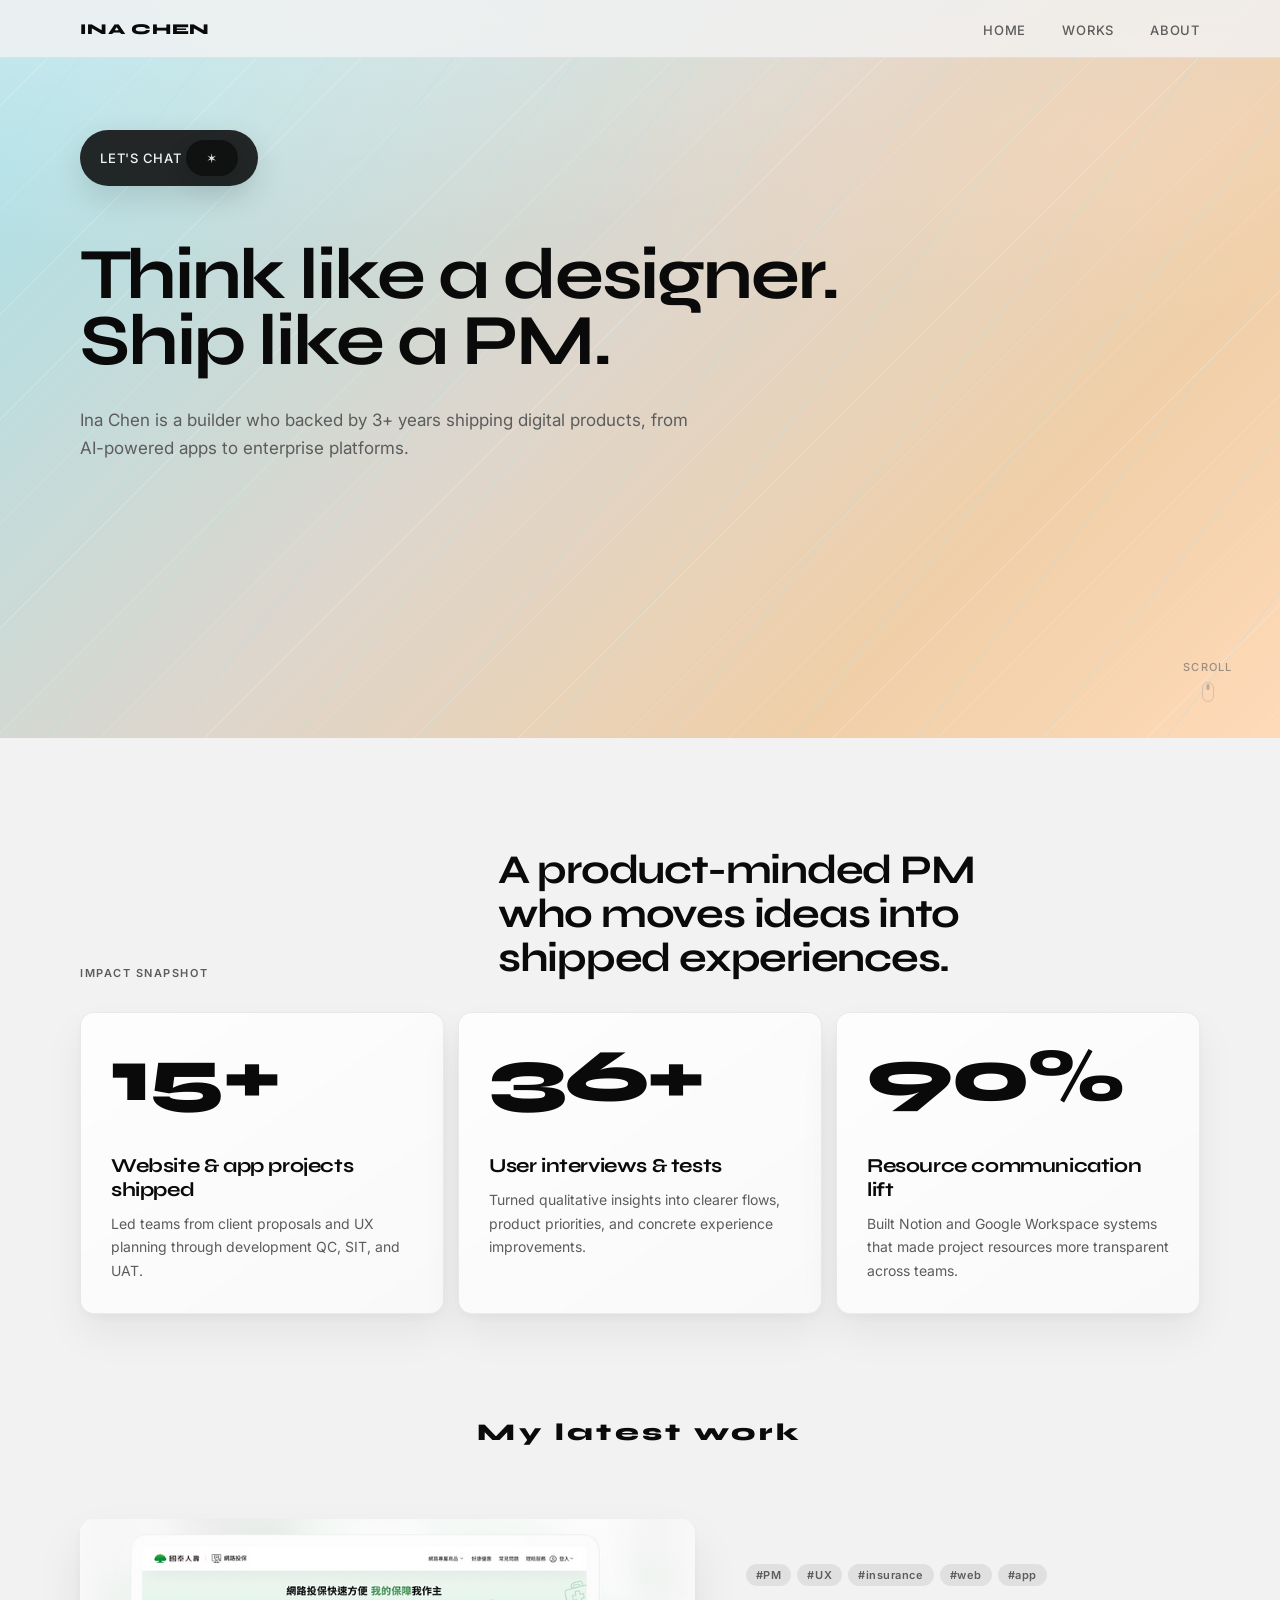
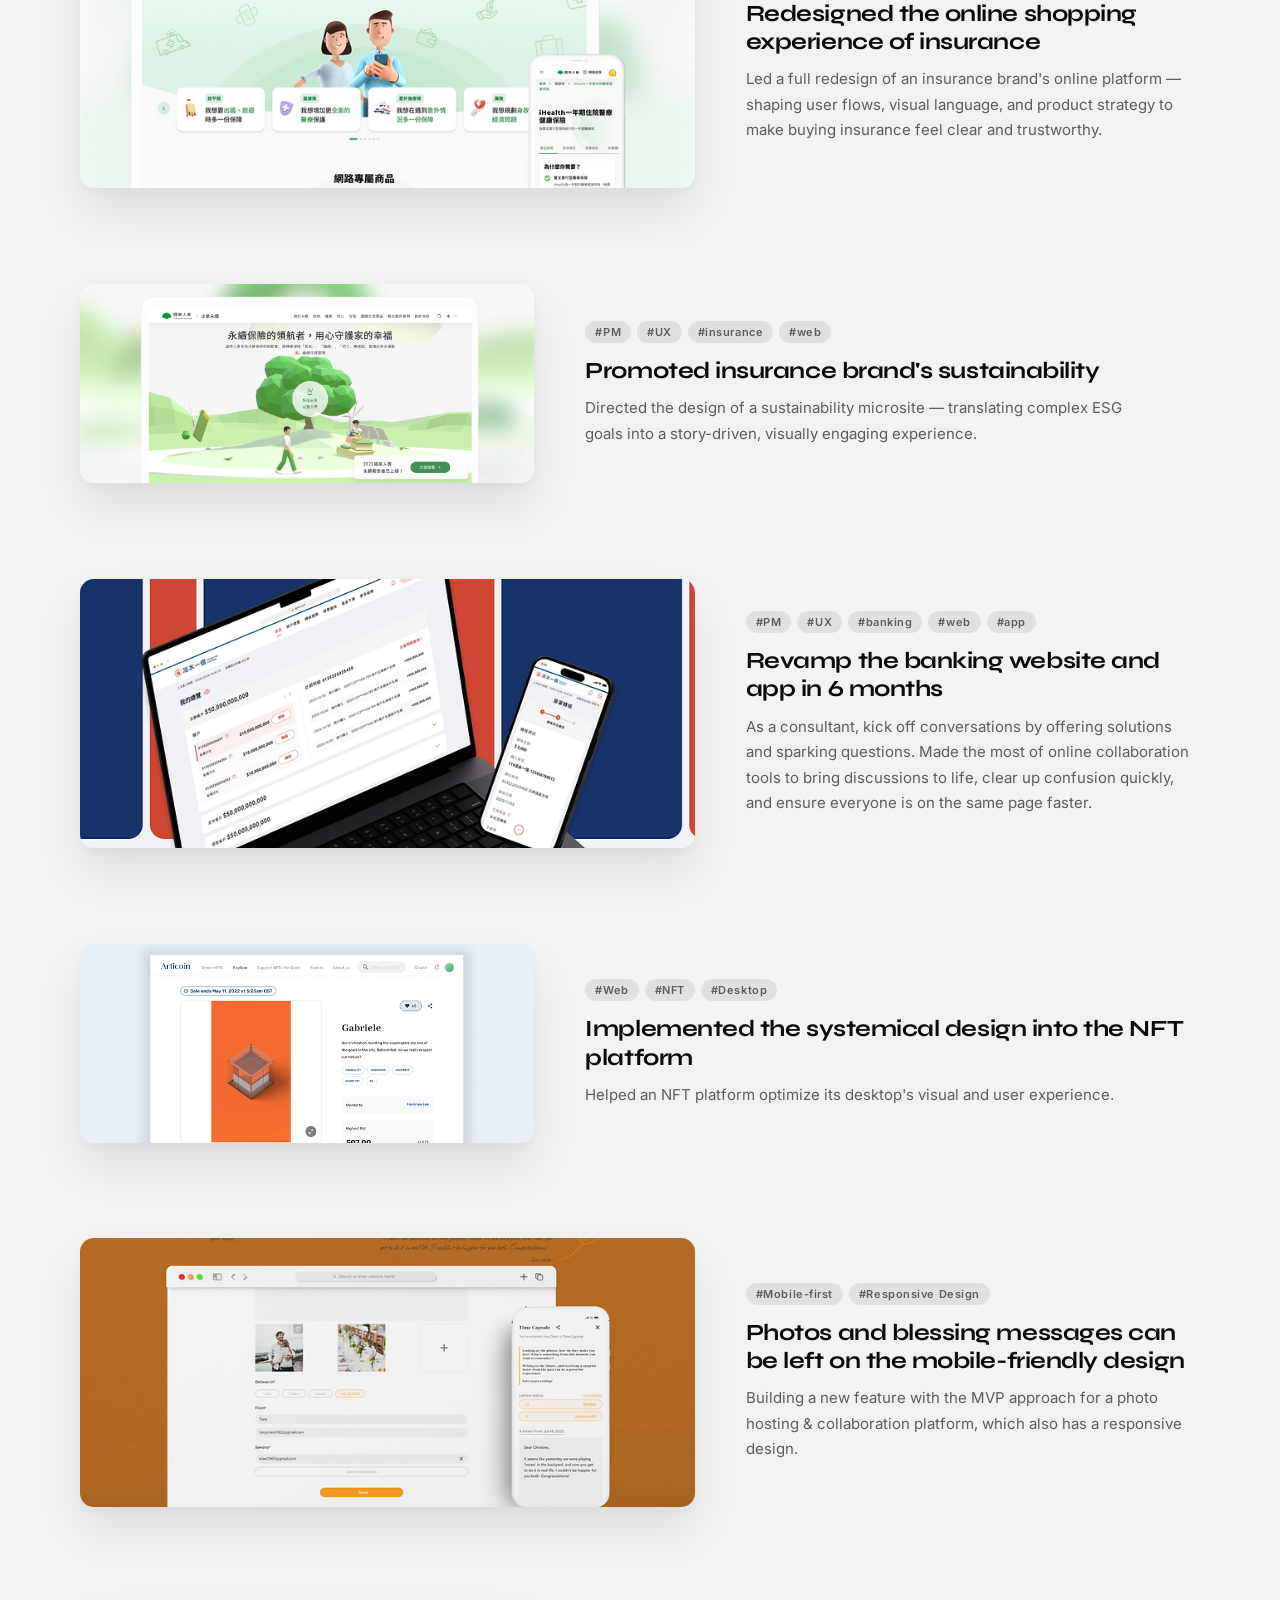
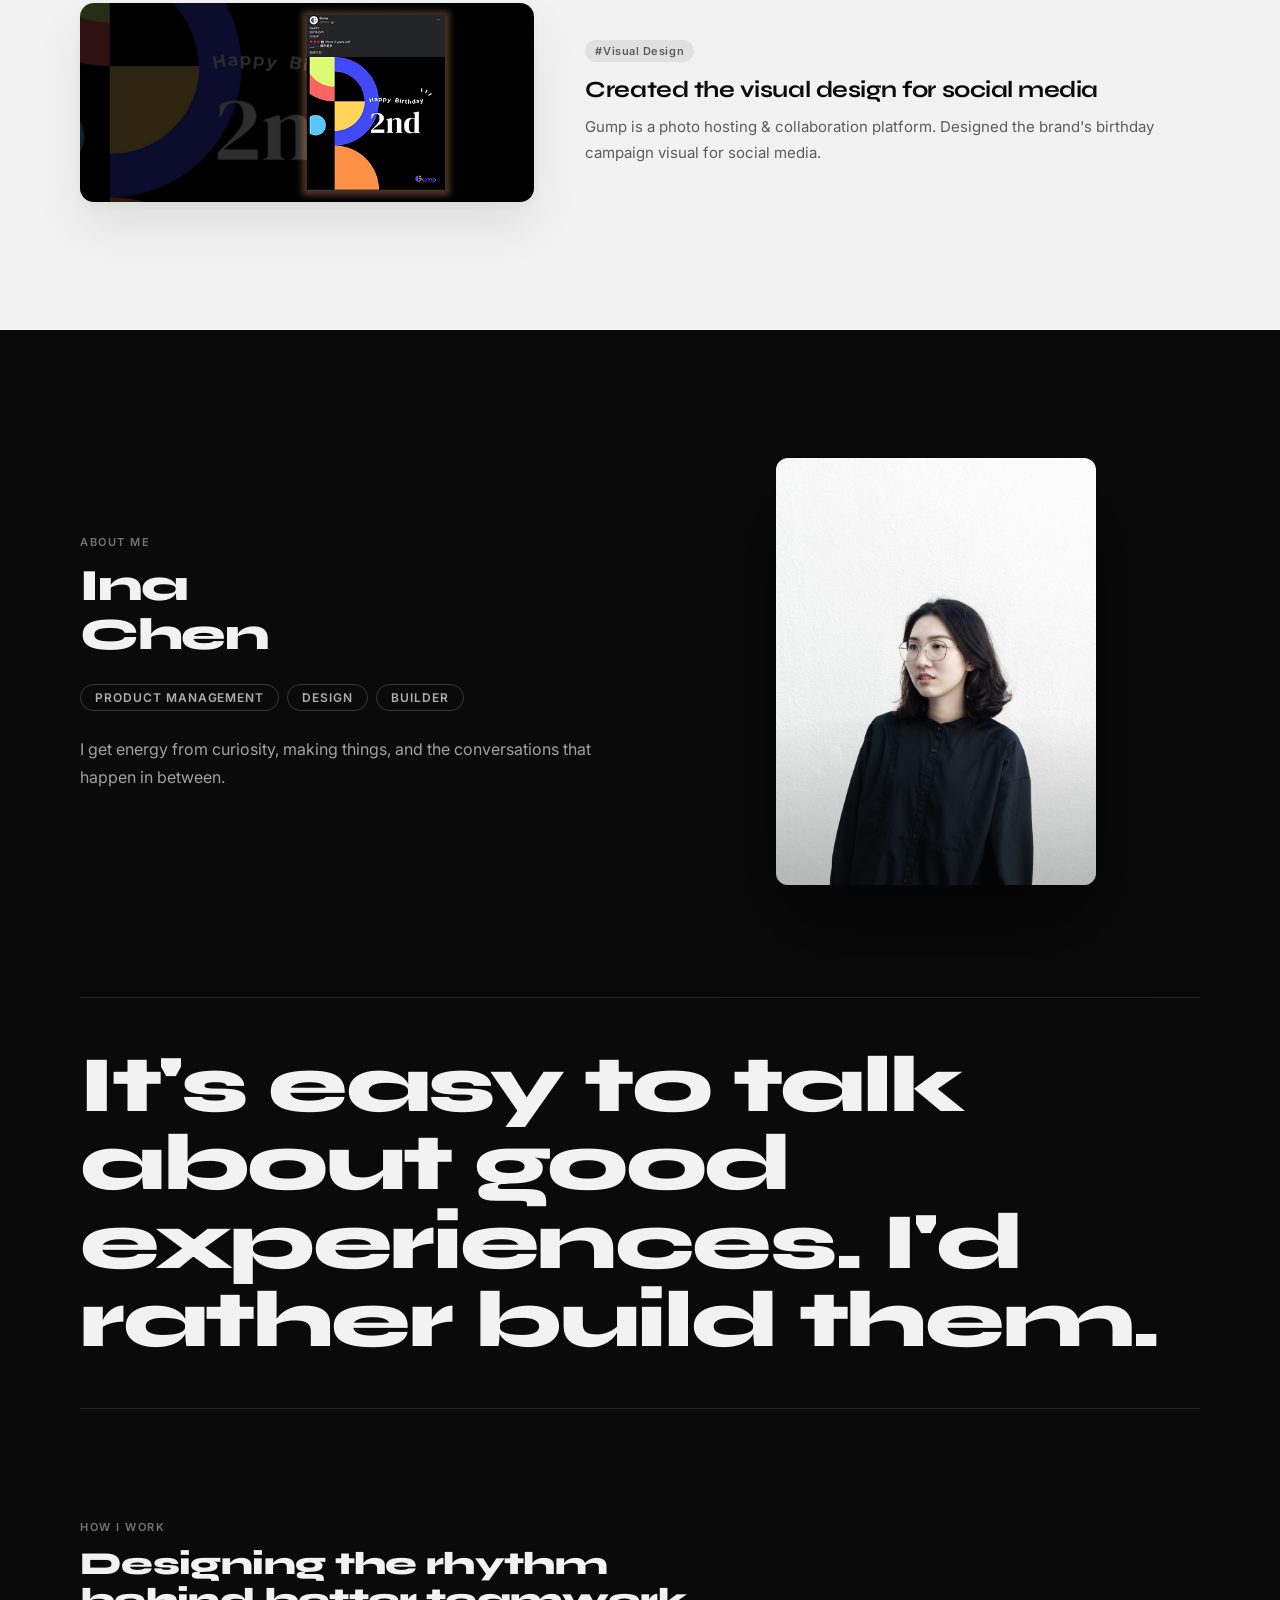
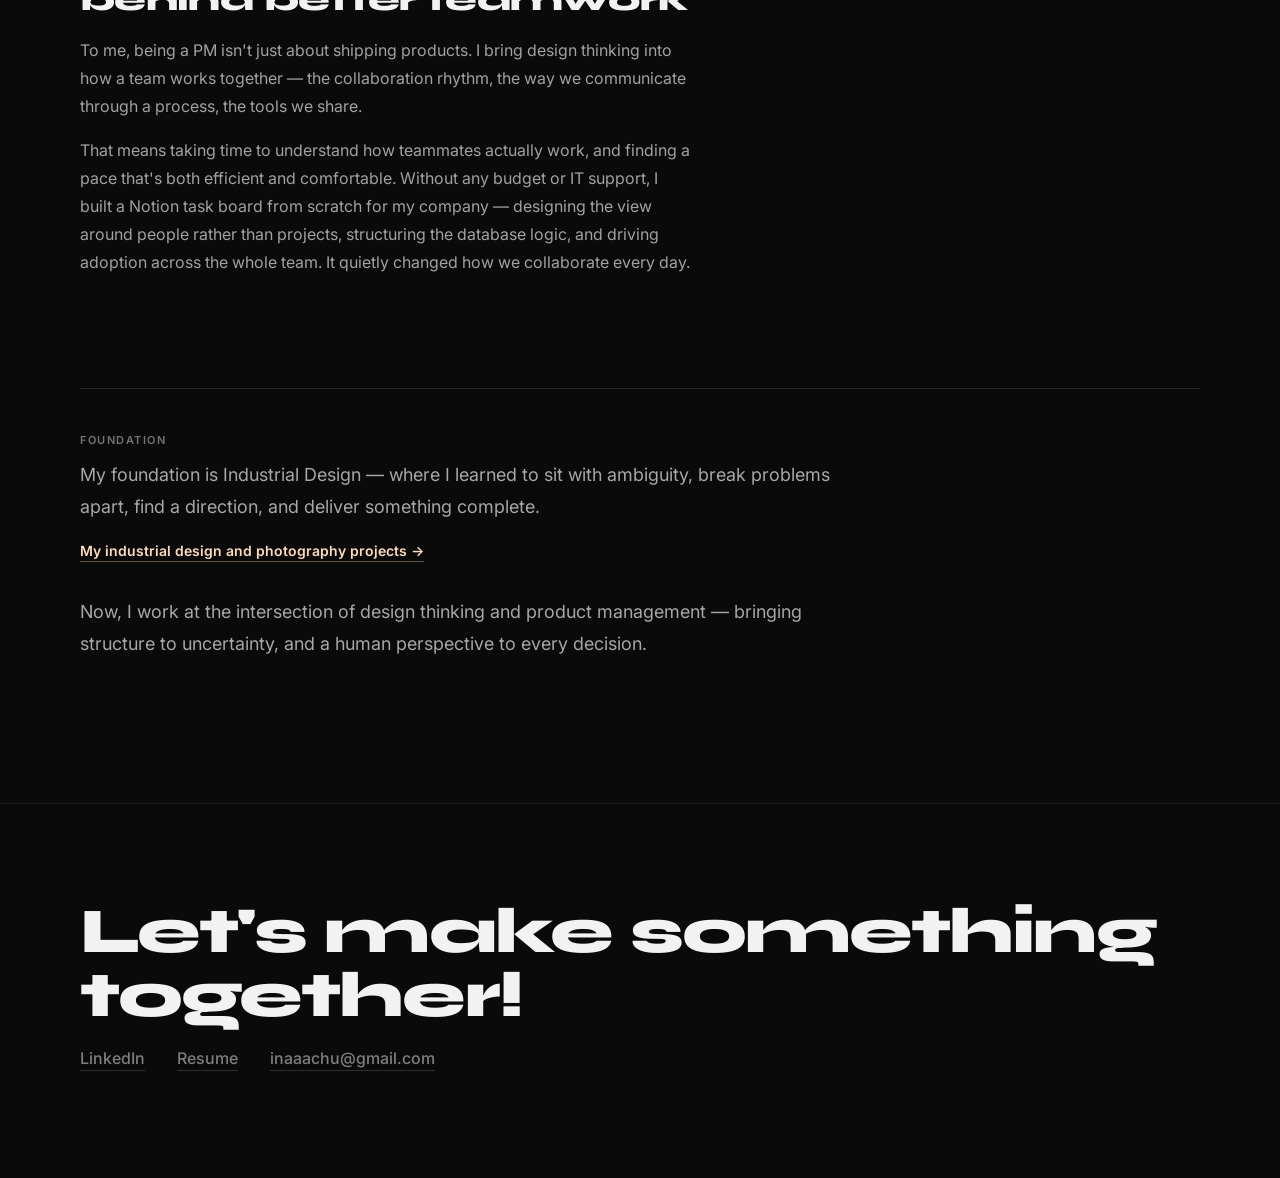
==== index.html @ 8c47742d "修正lets chat底線" ====
<!DOCTYPE html>
<html lang="en">
<head>
  <meta charset="utf-8" />
  <meta name="viewport" content="width=device-width, initial-scale=1" />
  <title>Ina Chen — Portfolio</title>
  <link rel="preconnect" href="https://fonts.googleapis.com" />
  <link rel="preconnect" href="https://fonts.gstatic.com" crossorigin />
  <link href="https://fonts.googleapis.com/css2?family=Allura&family=Syne:wght@700;800&family=Inter:wght@400;500;600&display=swap" rel="stylesheet" />
  <link rel="stylesheet" href="style.css" />
</head>
<body>

  <!-- ── NAV ── -->
  <nav class="nav" id="nav">
    <div class="nav-inner">
      <a class="nav-logo" href="#home">Ina Chen</a>
      <ul class="nav-links">
        <li><a href="#home">Home</a></li>
        <li><a href="#works">Works</a></li>
        <li><a href="#about">About</a></li>
      </ul>
    </div>
  </nav>

  <!-- ── HERO ── -->
  <header class="hero" id="home" aria-label="Intro">
    <style>
    .hero-inner a {
    text-decoration: none !important;
    }
    </style>
    <div class="hero-inner">
      <a href="https://www.linkedin.com/in/chuchenina/" target="_blank">
      <div class="status-pill reveal" style="--d:0ms">
        <span>Let's chat<span class="star" aria-hidden="true"> ✶</span></span>
      </div>
      </a>
      <!-- ── 
      <p class="hero-kicker reveal" style="--d:120ms">
        I&apos;m a product builder based in Taiwan.
      </p>
      ── -->
      <h1 class="hero-title">
        <span class="hero-title-line reveal" style="--d:220ms">Think like a designer.</span>
        <span class="hero-title-line reveal" style="--d:340ms">Ship like a PM.</span>
        <!-- ── 
        <span class="hero-title-line reveal" style="--d:340ms">Chen</span>
        ── -->
      </h1>
      <p class="hero-sub reveal" style="--d:460ms">
        Ina Chen is a builder who backed by 3+ years shipping digital products, from AI-powered apps to enterprise platforms.
      </p>
    </div>
    <div class="hero-scroll-hint" aria-hidden="true">
      <span>Scroll</span>
      <svg width="12" height="20" viewBox="0 0 12 20" fill="none"><rect x="4.5" y="2" width="3" height="6" rx="1.5" fill="currentColor" opacity=".6"/><rect x="0.5" y="0.5" width="11" height="19" rx="5.5" stroke="currentColor" stroke-opacity=".35"/></svg>
    </div>
  </header>


  <section class="work-section" id="works" aria-labelledby="work-heading">
    <div class="impact-panel" aria-labelledby="impact-heading">
      <div class="impact-copy reveal" style="--d:0ms">
        <p class="impact-kicker">Impact snapshot</p>
        <h2 id="impact-heading" class="impact-heading">A product-minded PM who moves ideas into shipped experiences.</h2>
      </div>
      <div class="impact-grid" aria-label="Experience highlights">
        <article class="impact-card reveal" style="--d:80ms">
          <p class="impact-number">15+</p>
          <h3>Website &amp; app projects shipped</h3>
          <p>Led teams from client proposals and UX planning through development QC, SIT, and UAT.</p>
        </article>
        <article class="impact-card reveal" style="--d:160ms">
          <p class="impact-number">36+</p>
          <h3>User interviews &amp; tests</h3>
          <p>Turned qualitative insights into clearer flows, product priorities, and concrete experience improvements.</p>
        </article>
        <article class="impact-card reveal" style="--d:240ms">
          <p class="impact-number">90%</p>
          <h3>Resource communication lift</h3>
          <p>Built Notion and Google Workspace systems that made project resources more transparent across teams.</p>
        </article>
      </div>
    </div>
    
  <!-- ── WORKS ── -->
    <header class="work-header">
      <h2 id="work-heading" class="work-heading reveal" style="--d:100ms">My latest work</h2>
    </header>

    <div class="projects">

      <!-- 1 -->
      <article class="project-card reveal" style="--d:0ms">
        <a href="case-insurance.html">
          <figure class="thumb">
            <img src="images/image5.png" alt="Cathay Life Insurance website redesign — online insurance platform." loading="lazy" width="1600" height="682" />
            <div class="thumb-overlay">
              <span class="view-case">View Case →</span>
            </div>
          </figure>
        </a>
        <div class="meta">
          <div class="meta-tags">
            <span class="tag">#PM</span><span class="tag">#UX</span><span class="tag">#insurance</span><span class="tag">#web</span><span class="tag">#app</span>
          </div>
          <h3>Redesigned the online shopping experience of insurance</h3>
          <p>Led a full redesign of an insurance brand's online platform — shaping user flows, visual language, and product strategy to make buying insurance feel clear and trustworthy.</p>
        </div>
      </article>

      <!-- 2 -->
      <article class="project-card reveal project-card--alt" style="--d:0ms">
        <a href="case-sustainability.html">
          <figure class="thumb">
            <img src="images/image2.png" alt="Cathay Life Insurance sustainability website." loading="lazy" width="1600" height="682" />
            <div class="thumb-overlay">
              <span class="view-case">View Case →</span>
            </div>
          </figure>
        </a>
        <div class="meta">
          <div class="meta-tags">
            <span class="tag">#PM</span><span class="tag">#UX</span><span class="tag">#insurance</span><span class="tag">#web</span>
          </div>
          <h3>Promoted insurance brand&apos;s sustainability</h3>
          <p>Directed the design of a sustainability microsite — translating complex ESG goals into a story-driven, visually engaging experience.</p>
        </div>
      </article>

      <!-- 3 -->
      <article class="project-card reveal" style="--d:0ms">
        <a href="case-banking.html">
          <figure class="thumb">
            <img src="images/image1.png" alt="Banking website and app revamp." loading="lazy" width="1600" height="682" />
            <div class="thumb-overlay">
              <span class="view-case">View Case →</span>
            </div>
          </figure>
        </a>
        <div class="meta">
          <div class="meta-tags">
            <span class="tag">#PM</span><span class="tag">#UX</span><span class="tag">#banking</span><span class="tag">#web</span><span class="tag">#app</span>
          </div>
          <h3>Revamp the banking website and app in 6 months</h3>
          <p>As a consultant, kick off conversations by offering solutions and sparking questions. Made the most of online collaboration tools to bring discussions to life, clear up confusion quickly, and ensure everyone is on the same page faster.</p>
        </div>
      </article>

      <!-- 4 -->
      <article class="project-card reveal project-card--alt" style="--d:0ms">
        <a href="https://inaaachu.wixstudio.com/portfolio/articoin" target="_blank">
          <figure class="thumb">
            <img src="images/image3.png" alt="NFT platform visual and UX design." loading="lazy" width="1600" height="682" />
            <div class="thumb-overlay">
              <span class="view-case">View Case →</span>
            </div>
          </figure>
        </a>
        <div class="meta">
          <div class="meta-tags">
            <span class="tag">#Web</span><span class="tag">#NFT</span><span class="tag">#Desktop</span>
          </div>
          <h3>Implemented the systemical design into the NFT platform</h3>
          <p>Helped an NFT platform optimize its desktop's visual and user experience.</p>
        </div>
      </article>

      <!-- 5 -->
      <article class="project-card reveal" style="--d:0ms">
        <a href="https://inaaachu.wixstudio.com/portfolio/timecapsule" target="_blank">
          <figure class="thumb">
            <img src="images/image4.png" alt="Photo hosting mobile-first feature design." loading="lazy" width="1600" height="682" />
            <div class="thumb-overlay">
              <span class="view-case">View Case →</span>
            </div>
          </figure>
        </a>
        <div class="meta">
          <div class="meta-tags">
            <span class="tag">#Mobile-first</span><span class="tag">#Responsive Design</span>
          </div>
          <h3>Photos and blessing messages can be left on the mobile-friendly design</h3>
          <p>Building a new feature with the MVP approach for a photo hosting &amp; collaboration platform, which also has a responsive design.</p>
        </div>
      </article>

      <!-- 6 -->
      <article class="project-card reveal project-card--alt" style="--d:0ms">
        <a href="https://inaaachu.wixstudio.com/portfolio/visual" target="_blank">
          <figure class="thumb">
            <img src="images/image7.png" alt="Social media visual design for Gump." loading="lazy" width="1600" height="682" />
            <div class="thumb-overlay">
              <span class="view-case">View Case →</span>
            </div>
          </figure>
        </a>
        <div class="meta">
          <div class="meta-tags">
            <span class="tag">#Visual Design</span>
          </div>
          <h3>Created the visual design for social media</h3>
          <p>Gump is a photo hosting &amp; collaboration platform. Designed the brand's birthday campaign visual for social media.</p>
        </div>
      </article>

    </div>
  </section>

  <!-- ── ABOUT ── -->
  <section class="about-section" id="about" aria-labelledby="about-heading">
    <div class="about-inner">
      <div class="about-text reveal" style="--d:0ms">
        <p class="about-eyebrow">About me</p>
        <h2 id="about-heading" class="about-heading">Ina<br/>Chen</h2>
        <ul class="about-roles">
          <li>Product management</li>
          <li>Design</li>
          <li>Builder</li>
        </ul>
        <p class="about-bio">
          I get energy from curiosity, making things, and the conversations that happen in between.
        </p>
      
      </div>
      <div class="about-photo reveal" style="--d:160ms">
        <div class="about-photo-frame">
          <img src="images/image6.jpg" alt="Portrait of Ina Chen" width="360" height="420" />
        </div>
      </div>
    </div>

    <div class="about-slogan reveal" style="--d:80ms">
      <p>It&apos;s easy to talk about good experiences. I&apos;d rather build them.</p>
    </div>

    <div class="about-story-grid">
      <article class="about-story reveal" style="--d:0ms">
        <p class="about-section-label">How I work</p>
        <h3>Designing the rhythm behind better teamwork</h3>
        <p class="about-bio">
          To me, being a PM isn&apos;t just about shipping products. I bring design thinking into how a team works together — the collaboration rhythm, the way we communicate through a process, the tools we share.
        </p>
        <p class="about-bio">
          That means taking time to understand how teammates actually work, and finding a pace that&apos;s both efficient and comfortable. Without any budget or IT support, I built a Notion task board from scratch for my company — designing the view around people rather than projects, structuring the database logic, and driving adoption across the whole team. It quietly changed how we collaborate every day.
        </p>
      </article>

      <aside class="about-writing reveal" style="--d:120ms" aria-labelledby="about-writing-heading">
        <p class="about-section-label">Writing</p>
        
        <h3 id="about-writing-heading">Notes on product work</h3>
        <div class="about-writing-list">
          <a class="about-writing-link" href="https://open.substack.com/pub/inachen343195/p/pm?r=3jn7ie&amp;utm_campaign=post-expanded-share&amp;utm_medium=post%20viewer" target="_blank" rel="noopener">
            <span class="about-writing-meta">Substack</span>
            <span class="about-writing-title">PM</span>
            <span class="about-writing-desc">A note on how I think about product management, team rhythm, and building better ways of working.</span>
            <span class="about-writing-cta">Read on Substack →</span>
          </a>
        </div>
      </aside>
    </div>

    <div class="about-closing reveal" style="--d:0ms">
      <p class="about-section-label">Foundation</p>
      <p>
        My foundation is Industrial Design — where I learned to sit with ambiguity, break problems apart, find a direction, and deliver something complete.
      </p>
      <a class="about-link about-foundation-link" href="https://inaaachu.wixsite.com/chuchenina" target="_blank" rel="noopener">
        My industrial design and photography projects →
      </a>
      <p>
        Now, I work at the intersection of design thinking and product management — bringing structure to uncertainty, and a human perspective to every decision.
      </p>
    </div>
  </section>

  <!-- ── CONTACT / FOOTER ── -->
  <footer class="footer" id="contact">
    <div class="footer-inner">
      <p class="footer-cta reveal" style="--d:0ms">Let&apos;s make something together!</p>
      <div class="footer-links reveal" style="--d:120ms">
        <a href="https://www.linkedin.com/in/chuchenina/" target="_blank" rel="noopener">LinkedIn</a>
        <a href="https://inaaac.github.io/resume/" target="_blank" rel="noopener">Resume</a>
        <a href="mailto:inaaachu@gmail.com">inaaachu@gmail.com</a>
        
      </div>
      <p class="footer-copy reveal" style="--d:240ms">© 2026 by INA</p>
    </div>
  </footer>

  <script src="main.js"></script>
</body>
</html>
---- style.css ----
/* ── Reset & Root ── */
:root {
  --bg-page: #f2f2f2;
  --text: #0a0a0a;
  --text-muted: #5c5c5c;

  --hero-gradient-start: #b0e0e6;
  --hero-gradient-mid: #ded6cc;
  --hero-gradient-warm: #f0cfa8;
  --hero-gradient-end: #ffdab9;

  --pill-bg: rgba(12, 12, 12, 0.88);
  --card-radius: 14px;
  --container: min(1120px, calc(100% - clamp(20px, 6vw, 48px)));

  --reveal-distance: clamp(28px, 5vw, 44px);
  --reveal-duration: 0.92s;
  --reveal-ease: cubic-bezier(0.19, 0.88, 0.34, 1);
}

*, *::before, *::after { box-sizing: border-box; }

body {
  margin: 0;
  font-family: "Inter", system-ui, -apple-system, sans-serif;
  color: var(--text);
  background: var(--bg-page);
  -webkit-font-smoothing: antialiased;
}

/* ── Nav ── */
.nav {
  position: fixed;
  top: 0; left: 0; right: 0;
  z-index: 100;
  padding: 0 clamp(20px, 6vw, 48px);
  height: 58px;
  display: flex;
  align-items: center;
  background: rgba(242, 242, 242, 0.82);
  backdrop-filter: blur(14px);
  -webkit-backdrop-filter: blur(14px);
  border-bottom: 1px solid rgba(0,0,0,0.06);
  transition: background 0.3s;
}

.nav-inner {
  width: 100%;
  max-width: 1120px;
  margin: 0 auto;
  display: flex;
  align-items: center;
  justify-content: space-between;
}

.nav-logo {
  font-family: "Syne", sans-serif;
  font-weight: 800;
  font-size: 15px;
  letter-spacing: 0.05em;
  text-transform: uppercase;
  color: var(--text);
  text-decoration: none;
}

.nav-links {
  list-style: none;
  margin: 0; padding: 0;
  display: flex;
  gap: clamp(20px, 4vw, 36px);
}

.nav-links a {
  font-size: 13px;
  font-weight: 500;
  letter-spacing: 0.06em;
  text-transform: uppercase;
  color: var(--text-muted);
  text-decoration: none;
  transition: color 0.2s;
}

.nav-links a:hover { color: var(--text); }

/* ── Hero ── */
.hero {
  position: relative;
  min-height: clamp(520px, 82vh, 740px);
  padding: clamp(80px, 14vw, 130px) 0 clamp(64px, 10vw, 100px);
  overflow: hidden;
  background-color: var(--hero-gradient-mid);
  background-image:
    repeating-linear-gradient(135deg, rgba(255,255,255,0.16) 0, rgba(255,255,255,0.16) 1px, transparent 1px, transparent 74px),
    repeating-linear-gradient(128deg, rgba(176,224,230,0.18) 0, rgba(176,224,230,0.18) 2px, transparent 2px, transparent 98px),
    radial-gradient(ellipse 120% 80% at 18% -8%, rgba(255,255,255,0.42), transparent 54%),
    radial-gradient(ellipse 88% 58% at 86% 18%, rgba(255,218,185,0.35), transparent 46%),
    linear-gradient(135deg,
      var(--hero-gradient-start) 0%,
      var(--hero-gradient-start) 8%,
      var(--hero-gradient-mid) 46%,
      var(--hero-gradient-warm) 76%,
      var(--hero-gradient-end) 100%);
}

.hero-inner {
  width: var(--container);
  margin: 0 auto;
}

.status-pill {
  display: flex;
  margin-bottom: clamp(28px, 6vw, 56px);
}

.status-pill span {
  display: inline-flex;
  align-items: center;
  gap: 0.35em;
  padding: 10px 20px;
  border-radius: 999px;
  background: var(--pill-bg);
  color: #f5f5f5;
  font-size: clamp(11px, 2.8vw, 13px);
  font-weight: 500;
  letter-spacing: 0.06em;
  text-transform: uppercase;
  white-space: nowrap;
  box-shadow: 0 12px 32px rgba(0,0,0,0.12);
}

.star { font-size: 0.95em; opacity: 0.9; }

.hero-kicker {
  margin: 0 0 clamp(10px, 2vw, 18px);
  font-size: clamp(14px, 2.8vw, 17px);
  font-weight: 500;
  line-height: 1.5;
  letter-spacing: 0.01em;
  max-width: 30rem;
}

.hero-title {
  margin: 0 0 clamp(20px, 3.5vw, 32px);
  font-family: "Syne", sans-serif;
  font-weight: 700;
  font-size: clamp(42px, 8vw, 72px);
  line-height: 0.92;
  letter-spacing: -0.03em;
}

.hero-title-line { display: block; }

.hero-sub {
  margin: 0;
  font-size: clamp(14px, 2.5vw, 17px);
  font-weight: 400;
  color: var(--text-muted);
  line-height: 1.65;
  max-width: 38rem;
}

.hero-scroll-hint {
  position: absolute;
  bottom: clamp(22px, 4vw, 36px);
  right: clamp(20px, 6vw, 48px);
  display: flex;
  flex-direction: column;
  align-items: center;
  gap: 8px;
  color: var(--text-muted);
  font-size: 11px;
  font-weight: 500;
  letter-spacing: 0.1em;
  text-transform: uppercase;
  opacity: 0.6;
}

/* ── Work section ── */
.work-section {
  padding: clamp(56px, 10vw, 110px) 0 clamp(72px, 12vw, 128px);
}

.impact-panel {
  width: var(--container);
  margin: 0 auto clamp(64px, 10vw, 104px);
}

.impact-copy {
  display: grid;
  grid-template-columns: 1fr;
  gap: 12px;
  margin-bottom: clamp(22px, 4vw, 32px);
}

@media (min-width: 800px) {
  .impact-copy {
    grid-template-columns: minmax(160px, 0.34fr) minmax(0, 0.66fr);
    align-items: end;
    gap: clamp(28px, 5vw, 56px);
  }
}

.impact-kicker {
  margin: 0;
  font-size: 11px;
  font-weight: 600;
  letter-spacing: 0.14em;
  text-transform: uppercase;
  color: var(--text-muted);
}

.impact-heading {
  margin: 0;
  font-family: "Syne", sans-serif;
  font-weight: 700;
  font-size: clamp(1.45rem, 4vw, 2.55rem);
  line-height: 1.08;
  letter-spacing: -0.03em;
  max-width: 16ch;
}

.impact-grid {
  display: grid;
  grid-template-columns: 1fr;
  gap: 14px;
}

@media (min-width: 680px) {
  .impact-grid {
    grid-template-columns: repeat(3, minmax(0, 1fr));
  }
}

.impact-card {
  min-height: 100%;
  padding: clamp(22px, 4vw, 30px);
  border-radius: var(--card-radius);
  background:
    linear-gradient(145deg, rgba(255,255,255,0.88), rgba(255,255,255,0.54)),
    var(--bg-page);
  border: 1px solid rgba(10, 10, 10, 0.07);
  box-shadow:
    0 20px 42px rgba(18,18,18,0.06),
    0 4px 12px rgba(18,18,18,0.035);
}

.impact-number {
  margin: 0 0 clamp(28px, 6vw, 44px);
  font-family: "Syne", sans-serif;
  font-weight: 800;
  font-size: clamp(2.4rem, 8vw, 4.65rem);
  line-height: 0.9;
  letter-spacing: -0.03em;
}

.impact-card h3 {
  margin: 0 0 10px;
  font-family: "Syne", sans-serif;
  font-weight: 700;
  font-size: clamp(1rem, 2.5vw, 1.24rem);
  line-height: 1.2;
  letter-spacing: -0.02em;
}

.impact-card p:last-child {
  margin: 0;
  font-size: clamp(13px, 2.4vw, 14px);
  line-height: 1.7;
  color: var(--text-muted);
}

.work-header {
  text-align: center;
  margin-bottom: clamp(40px, 7vw, 72px);
}

.work-script {
  margin: 0 0 8px;
  font-family: "Allura", cursive;
  font-size: clamp(28px, 6vw, 44px);
  font-weight: 400;
  line-height: 1.15;
  color: #171717;
}

.work-heading {
  margin: 0;
  font-family: "Syne", sans-serif;
  font-weight: 800;
  font-size: clamp(1.05rem, 3.2vw, 1.5rem);
  letter-spacing: 0.14em;
}

.projects {
  width: var(--container);
  margin: 0 auto;
  display: flex;
  flex-direction: column;
  gap: clamp(56px, 9vw, 96px);
}

/* ── Project Card ── */
.project-card {
  display: grid;
  grid-template-columns: 1fr;
  gap: 0;
}

@media (min-width: 800px) {
  .project-card {
    grid-template-columns: 1.15fr 0.85fr;
    align-items: center;
    gap: clamp(32px, 4vw, 56px);
  }
  .project-card--alt {
    grid-template-columns: 0.85fr 1.15fr;
  }
  .project-card--alt .thumb { order: 2; }
  .project-card--alt .meta  { order: 1; }
}

.project-card a {
  text-decoration: none;
  color: inherit;
  display: block;
}

.thumb {
  margin: 0;
  border-radius: var(--card-radius);
  overflow: hidden;
  position: relative;
  box-shadow:
    0 24px 48px rgba(18,18,18,0.08),
    0 4px 12px rgba(18,18,18,0.04);
  transition: box-shadow 0.4s ease;
}

.thumb img {
  display: block;
  width: 100%;
  height: auto;
  aspect-ratio: 16 / 7;
  object-fit: cover;
  transition: transform 0.6s cubic-bezier(0.19, 0.88, 0.34, 1);
}

.thumb-overlay {
  position: absolute;
  inset: 0;
  background: rgba(10, 10, 10, 0.0);
  display: flex;
  align-items: flex-end;
  justify-content: flex-end;
  padding: 20px 24px;
  transition: background 0.4s;
}

.view-case {
  display: inline-flex;
  align-items: center;
  padding: 10px 20px;
  background: rgba(242, 242, 242, 0.92);
  border-radius: 999px;
  font-size: 13px;
  font-weight: 600;
  letter-spacing: 0.02em;
  opacity: 0;
  transform: translateY(8px);
  transition: opacity 0.3s, transform 0.3s;
}

.project-card:hover .thumb {
  box-shadow: 0 32px 64px rgba(18,18,18,0.12), 0 8px 20px rgba(18,18,18,0.06);
}

.project-card:hover .thumb img {
  transform: scale(1.03);
}

.project-card:hover .thumb-overlay {
  background: rgba(10, 10, 10, 0.12);
}

.project-card:hover .view-case {
  opacity: 1;
  transform: translateY(0);
}

.meta {
  padding-top: clamp(16px, 2.8vw, 22px);
}

@media (min-width: 800px) {
  .meta { padding-top: 0; }
}

.meta-tags {
  display: flex;
  flex-wrap: wrap;
  gap: 6px;
  margin-bottom: 14px;
}

.tag {
  font-size: 11px;
  font-weight: 600;
  letter-spacing: 0.05em;
  padding: 4px 10px;
  border-radius: 999px;
  background: rgba(10, 10, 10, 0.07);
  color: var(--text-muted);
}

.meta h3 {
  margin: 0 0 10px;
  font-family: "Syne", sans-serif;
  font-weight: 700;
  font-size: clamp(1.1rem, 2.6vw, 1.45rem);
  letter-spacing: -0.02em;
  line-height: 1.22;
}

.meta p {
  margin: 0;
  font-size: clamp(13px, 2.5vw, 15px);
  font-weight: 400;
  line-height: 1.7;
  color: var(--text-muted);
  max-width: 36rem;
}

/* ── About section ── */
.about-section {
  background: #0a0a0a;
  color: #f2f2f2;
  padding: clamp(64px, 12vw, 128px) 0;
}

.about-inner {
  width: var(--container);
  margin: 0 auto;
  display: grid;
  grid-template-columns: 1fr;
  gap: clamp(40px, 7vw, 64px);
  align-items: center;
}

@media (min-width: 800px) {
  .about-inner {
    grid-template-columns: 1fr 1fr;
  }
}

.about-script {
  color: rgba(242, 242, 242, 0.55);
  margin-bottom: 12px;
}

.about-eyebrow,
.about-section-label {
  margin: 0 0 12px;
  font-size: 11px;
  font-weight: 600;
  letter-spacing: 0.14em;
  text-transform: uppercase;
  color: rgba(242, 242, 242, 0.46);
}

.about-heading {
  margin: 0 0 24px;
  font-family: "Syne", sans-serif;
  font-weight: 800;
  font-size: clamp(1.6rem, 4.5vw, 2.8rem);
  letter-spacing: -0.03em;
  line-height: 1.1;
}

.about-roles {
  list-style: none;
  padding: 0; margin: 0 0 24px;
  display: flex;
  flex-wrap: wrap;
  gap: 8px;
}

.about-roles li {
  font-size: 12px;
  font-weight: 600;
  letter-spacing: 0.08em;
  text-transform: uppercase;
  padding: 5px 14px;
  border-radius: 999px;
  border: 1px solid rgba(242, 242, 242, 0.2);
  color: rgba(242, 242, 242, 0.7);
}

.about-bio {
  margin: 0 0 16px;
  font-size: clamp(14px, 2.4vw, 16px);
  line-height: 1.75;
  color: rgba(242, 242, 242, 0.65);
  max-width: 68ch;
}

.about-link {
  display: inline-block;
  margin-top: 8px;
  font-size: 14px;
  font-weight: 600;
  color: var(--hero-gradient-end);
  text-decoration: none;
  border-bottom: 1px solid rgba(255, 218, 185, 0.35);
  padding-bottom: 2px;
  transition: border-color 0.2s, color 0.2s;
}

.about-link:hover {
  border-color: var(--hero-gradient-end);
  color: #fff;
}

.about-photo {
  display: flex;
  justify-content: center;
}

.about-photo-frame {
  position: relative;
  border-radius: 12px;
  overflow: hidden;
  max-width: 320px;
  width: 100%;
  box-shadow: 0 40px 80px rgba(0,0,0,0.5);
}

.about-photo-frame::before {
  content: "";
  position: absolute;
  inset: 0;
  background: linear-gradient(180deg, transparent 60%, rgba(10,10,10,0.25) 100%);
  z-index: 1;
}

.about-photo-frame img {
  display: block;
  width: 100%;
  height: auto;
  aspect-ratio: 3/4;
  object-fit: cover;
  object-position: top center;
  filter: grayscale(15%);
}

.about-slogan {
  width: var(--container);
  margin: clamp(64px, 11vw, 112px) auto;
  padding: clamp(28px, 5vw, 48px) 0;
  border-top: 1px solid rgba(242, 242, 242, 0.12);
  border-bottom: 1px solid rgba(242, 242, 242, 0.12);
}

.about-slogan p {
  margin: 0;
  max-width: 13ch;
  font-family: "Syne", sans-serif;
  font-weight: 800;
  font-size: clamp(2rem, 8vw, 5rem);
  line-height: 0.98;
  letter-spacing: -0.03em;
  color: #f2f2f2;
}

.about-story-grid {
  width: var(--container);
  margin: 0 auto;
  display: grid;
  grid-template-columns: 1fr;
  gap: clamp(40px, 7vw, 72px);
  align-items: start;
}

@media (min-width: 820px) {
  .about-story-grid {
    grid-template-columns: minmax(0, 1.05fr) minmax(280px, 0.75fr);
  }
}

.about-story h3,
.about-writing h3 {
  margin: 0 0 18px;
  font-family: "Syne", sans-serif;
  font-weight: 800;
  font-size: clamp(1.25rem, 3vw, 2rem);
  line-height: 1.12;
  letter-spacing: -0.02em;
}

.about-writing-list {
  display: flex;
  flex-direction: column;
  border-top: 1px solid rgba(242, 242, 242, 0.14);
}

.about-writing-link {
  display: grid;
  gap: 8px;
  padding: 22px 0;
  color: #f2f2f2;
  text-decoration: none;
  border-bottom: 1px solid rgba(242, 242, 242, 0.14);
}

.about-writing-meta {
  font-size: 11px;
  font-weight: 600;
  letter-spacing: 0.12em;
  text-transform: uppercase;
  color: rgba(242, 242, 242, 0.42);
}

.about-writing-title {
  font-family: "Syne", sans-serif;
  font-weight: 800;
  font-size: clamp(1.15rem, 2.6vw, 1.5rem);
  letter-spacing: -0.02em;
  transition: color 0.2s;
}

.about-writing-desc {
  font-size: 14px;
  line-height: 1.65;
  color: rgba(242, 242, 242, 0.62);
}

.about-writing-cta {
  margin-top: 4px;
  font-size: 13px;
  font-weight: 600;
  color: var(--hero-gradient-end);
}

.about-writing-link:hover .about-writing-title {
  color: var(--hero-gradient-end);
}

.about-closing {
  width: var(--container);
  margin: clamp(56px, 9vw, 96px) auto 0;
  padding-top: clamp(28px, 5vw, 44px);
  border-top: 1px solid rgba(242, 242, 242, 0.12);
}

.about-closing p:not(.about-section-label) {
  margin: 0 0 16px;
  max-width: 72ch;
  font-size: clamp(15px, 2.6vw, 18px);
  line-height: 1.75;
  color: rgba(242, 242, 242, 0.68);
}

.about-foundation-link {
  margin-top: 4px;
  margin-bottom: clamp(18px, 4vw, 34px);
}

/* ── Footer ── */
.footer {
  background: #0a0a0a;
  border-top: 1px solid rgba(242, 242, 242, 0.08);
  padding: clamp(56px, 10vw, 96px) 0 clamp(32px, 6vw, 56px);
}

.footer-inner {
  width: var(--container);
  margin: 0 auto;
  display: flex;
  flex-direction: column;
  align-items: flex-start;
  gap: 20px;
}

.footer-cta {
  margin: 0;
  font-family: "Syne", sans-serif;
  font-weight: 800;
  font-size: clamp(1.8rem, 6vw, 4rem);
  letter-spacing: -0.03em;
  color: #f2f2f2;
  line-height: 1;
}

.footer-links {
  display: flex;
  flex-wrap: wrap;
  gap: clamp(16px, 4vw, 32px);
}

.footer-links a {
  font-size: clamp(14px, 2.4vw, 16px);
  font-weight: 500;
  color: rgba(242, 242, 242, 0.5);
  text-decoration: none;
  border-bottom: 1px solid rgba(242, 242, 242, 0.15);
  padding-bottom: 2px;
  transition: color 0.2s, border-color 0.2s;
}

.footer-links a:hover {
  color: #f2f2f2;
  border-color: rgba(242, 242, 242, 0.5);
}

.footer-copy {
  margin: 0;
  font-size: 12px;
  font-weight: 500;
  letter-spacing: 0.06em;
  text-transform: uppercase;
  color: rgba(242, 242, 242, 0.25);
  margin-top: 16px;
}

/* ── Reveal animations ── */
.reveal {
  opacity: 0;
  transform: translate3d(0, var(--reveal-distance), 0);
  will-change: transform, opacity;
}

.reveal.is-visible {
  animation: reveal-rise var(--reveal-duration) var(--reveal-ease) var(--d, 0ms) forwards;
}

@keyframes reveal-rise {
  from { opacity: 0; transform: translate3d(0, var(--reveal-distance), 0); }
  to   { opacity: 1; transform: translate3d(0, 0, 0); }
}

/* ── Misc ── */
.br-lg { display: none; }
@media (min-width: 600px) { .br-lg { display: inline; } }

@media (prefers-reduced-motion: reduce) {
  .reveal {
    opacity: 1;
    transform: none;
    animation: none;
    will-change: auto;
  }
}

@media (max-width: 380px) {
  .hero-title { letter-spacing: -0.04em; }
  .status-pill span { padding-inline: 14px; }
}

/* ═══════════════════════════════════════════
   CASE STUDY — shared styles
   ═══════════════════════════════════════════ */

/* ── Nav: back link variant ── */
.nav-back {
  font-size: 13px;
  font-weight: 500;
  letter-spacing: 0.04em;
  color: var(--text-muted);
  text-decoration: none;
  display: flex;
  align-items: center;
  gap: 6px;
  transition: color 0.2s;
}
.nav-back:hover { color: var(--text); }

/* ── Case hero ── */
.case-hero {
  padding-top: 58px;
  position: relative;
  overflow: hidden;
}
.case-hero-bg {
  position: absolute;
  inset: 0;
  background-image:
    radial-gradient(ellipse 80% 60% at 90% 0%, rgba(255,255,255,0.45), transparent 55%),
    radial-gradient(ellipse 60% 80% at 10% 100%, rgba(74,124,94,0.12), transparent 55%);
}
.case-hero-inner {
  position: relative;
  width: var(--container);
  margin: 0 auto;
  padding: clamp(48px, 8vw, 88px) 0 0;
}
.case-meta-row {
  display: flex;
  align-items: center;
  gap: 12px;
  margin-bottom: clamp(20px, 3vw, 28px);
}
.case-label {
  font-size: 11px;
  font-weight: 600;
  letter-spacing: 0.1em;
  text-transform: uppercase;
  padding: 5px 14px;
  border-radius: 999px;
}
.case-tags {
  font-size: 12px;
  font-weight: 500;
  color: rgba(10,10,10,0.45);
}
.case-title {
  margin: 0 0 clamp(20px, 3.5vw, 32px);
  font-family: "Syne", sans-serif;
  font-weight: 800;
  font-size: clamp(1.9rem, 6vw, 4.2rem);
  line-height: 1.05;
  letter-spacing: -0.03em;
  max-width: 18ch;
}
.case-cover {
  display: block;
  width: 100%;
  border-radius: 14px 14px 0 0;
  box-shadow: 0 -8px 40px rgba(0,0,0,0.08);
  margin-top: clamp(20px, 4vw, 40px);
}

/* ── Case body layout ── */
.case-body {
  width: var(--container);
  margin: 0 auto;
  padding: clamp(48px, 8vw, 96px) 0;
}

/* ── Info grid ── */
.info-grid {
  display: grid;
  grid-template-columns: repeat(auto-fit, minmax(180px, 1fr));
  gap: 2px;
  border: 1px solid rgba(0,0,0,0.08);
  border-radius: var(--card-radius);
  overflow: hidden;
  margin-bottom: clamp(48px, 8vw, 80px);
  background: rgba(0,0,0,0.08);
}
.info-cell {
  background: var(--bg-page);
  padding: 24px 28px;
}
.info-cell-label {
  font-size: 11px;
  font-weight: 600;
  letter-spacing: 0.1em;
  text-transform: uppercase;
  color: var(--text-muted);
  margin-bottom: 8px;
}
.info-cell-value {
  font-size: 14px;
  font-weight: 500;
  line-height: 1.55;
}
.info-cell-value a { color: var(--text); text-decoration: underline; }

/* ── Case sections ── */
.section {
  margin-bottom: clamp(56px, 10vw, 96px);
}
.section-eyebrow {
  font-size: 11px;
  font-weight: 600;
  letter-spacing: 0.12em;
  text-transform: uppercase;
  margin: 0 0 12px;
}
.section-title {
  margin: 0 0 20px;
  font-family: "Syne", sans-serif;
  font-weight: 700;
  font-size: clamp(1.25rem, 3.5vw, 2rem);
  letter-spacing: -0.02em;
  line-height: 1.1;
}
.section-body {
  font-size: clamp(14px, 2.5vw, 16px);
  line-height: 1.8;
  color: var(--text-muted);
  max-width: 68ch;
}
.section-body p { margin: 0 0 1em; }
.section-body p:last-child { margin-bottom: 0; }

/* ── Challenge list ── */
.challenge-list {
  list-style: none;
  padding: 0; margin: 0;
  display: flex;
  flex-direction: column;
  gap: 10px;
}
.challenge-list li {
  display: flex;
  align-items: flex-start;
  gap: 12px;
  font-size: clamp(14px, 2.5vw, 15px);
  line-height: 1.6;
  color: var(--text-muted);
}
.challenge-list li::before {
  content: "";
  flex-shrink: 0;
  width: 6px; height: 6px;
  border-radius: 50%;
  margin-top: 8px;
}

/* ── Outcome cards ── */
.outcome-grid {
  display: grid;
  grid-template-columns: repeat(auto-fit, minmax(220px, 1fr));
  gap: 16px;
  margin-top: 20px;
}
.outcome-card {
  background: #fff;
  border-radius: 12px;
  padding: 24px;
  border: 1px solid rgba(0,0,0,0.07);
}
.outcome-num {
  font-family: "Syne", sans-serif;
  font-weight: 800;
  font-size: clamp(1.6rem, 4vw, 2.4rem);
  letter-spacing: -0.03em;
  margin-bottom: 6px;
}
.outcome-desc {
  font-size: 13px;
  font-weight: 500;
  line-height: 1.55;
  color: var(--text-muted);
}

/* ── Strategy grid ── */
.strategy-grid {
  display: grid;
  grid-template-columns: repeat(auto-fit, minmax(240px, 1fr));
  gap: 2px;
  border: 1px solid rgba(0,0,0,0.08);
  border-radius: var(--card-radius);
  overflow: hidden;
  background: rgba(0,0,0,0.08);
  margin-top: 24px;
}
.strategy-card {
  background: var(--bg-page);
  padding: 28px 28px 32px;
}
.strategy-card h4 {
  margin: 0 0 12px;
  font-family: "Syne", sans-serif;
  font-weight: 700;
  font-size: 1.05rem;
  letter-spacing: -0.01em;
}
.strategy-card p {
  margin: 0;
  font-size: 13.5px;
  line-height: 1.7;
  color: var(--text-muted);
}

/* ── Images ── */
.img-full {
  display: block;
  width: 100%;
  border-radius: var(--card-radius);
  border: 1px solid rgba(0,0,0,0.07);
  margin-top: 28px;
}
.img-caption {
  margin-top: 10px;
  font-size: 12px;
  color: var(--text-muted);
  font-weight: 500;
  letter-spacing: 0.02em;
}
.img-grid-2 {
  display: grid;
  grid-template-columns: 1fr 1fr;
  gap: 16px;
  margin-top: 28px;
}
@media (max-width: 600px) {
  .img-grid-2 { grid-template-columns: 1fr; }
}
.img-grid-2 img {
  display: block;
  width: 100%;
  border-radius: var(--card-radius);
  border: 1px solid rgba(0,0,0,0.07);
}

/* ── Feature list ── */
.feature-list {
  display: flex;
  flex-direction: column;
  gap: clamp(40px, 7vw, 64px);
  margin-top: 32px;
}
.feature-item {
  display: grid;
  grid-template-columns: 1fr;
  gap: 20px;
}
@media (min-width: 760px) {
  .feature-item {
    grid-template-columns: 1fr 1.4fr;
    align-items: start;
    gap: 40px;
  }
  .feature-item.flip .feature-text { order: 2; }
  .feature-item.flip .feature-img  { order: 1; }
}
.feature-num {
  font-family: "Syne", sans-serif;
  font-weight: 800;
  font-size: 3rem;
  color: rgba(0,0,0,0.06);
  line-height: 1;
  margin-bottom: -10px;
}
.feature-text h3 {
  margin: 0 0 12px;
  font-family: "Syne", sans-serif;
  font-weight: 700;
  font-size: clamp(1.05rem, 2.8vw, 1.3rem);
  letter-spacing: -0.01em;
}
.feature-text p {
  margin: 0 0 8px;
  font-size: clamp(13px, 2.4vw, 14.5px);
  line-height: 1.75;
  color: var(--text-muted);
}
.feature-img img {
  display: block;
  width: 100%;
  border-radius: var(--card-radius);
  border: 1px solid rgba(0,0,0,0.07);
}

/* ── Takeaways ── */
.takeaway-grid {
  display: grid;
  grid-template-columns: repeat(auto-fit, minmax(260px, 1fr));
  gap: 16px;
  margin-top: 24px;
}
.takeaway-card {
  background: #0a0a0a;
  border-radius: 12px;
  padding: 28px;
}
.takeaway-card h4 {
  margin: 0 0 12px;
  font-family: "Syne", sans-serif;
  font-weight: 700;
  font-size: 1rem;
  color: #f2f2f2;
}
.takeaway-card p {
  margin: 0;
  font-size: 13.5px;
  line-height: 1.7;
  color: rgba(242,242,242,0.55);
}

/* ── Next step banner ── */
.next-banner {
  border-radius: 16px;
  padding: clamp(32px, 6vw, 56px);
  margin-top: 24px;
  text-align: center;
}
.next-banner p {
  margin: 0 0 6px;
  font-family: "Syne", sans-serif;
  font-weight: 700;
  font-size: clamp(1.1rem, 3vw, 1.5rem);
  letter-spacing: -0.01em;
}
.next-banner p:last-child {
  margin-bottom: 0;
  font-family: "Inter", sans-serif;
  font-weight: 400;
  font-size: 1rem;
  color: var(--text-muted);
}

/* ── Divider ── */
.divider {
  height: 1px;
  background: rgba(0,0,0,0.08);
  margin: clamp(40px, 7vw, 72px) 0;
}

/* ── Back row ── */
.back-row {
  display: flex;
  align-items: center;
  justify-content: space-between;
  flex-wrap: wrap;
  gap: 20px;
  padding: clamp(32px, 6vw, 56px) 0;
}
.back-row-label {
  font-size: 12px;
  font-weight: 600;
  letter-spacing: 0.1em;
  text-transform: uppercase;
  color: var(--text-muted);
}
.back-btn {
  display: inline-flex;
  align-items: center;
  gap: 8px;
  padding: 14px 28px;
  background: var(--text);
  color: #f2f2f2;
  border-radius: 999px;
  text-decoration: none;
  font-size: 14px;
  font-weight: 600;
  letter-spacing: 0.02em;
  transition: background 0.2s, transform 0.2s;
}
.back-btn:hover { background: #2a2a2a; transform: translateX(-3px); }

/* ── Callout / blockquote ── */
.callout {
  border-left: 3px solid;
  padding: 20px 24px;
  border-radius: 0 10px 10px 0;
  margin: 24px 0;
  font-size: clamp(14px, 2.5vw, 16px);
  line-height: 1.75;
  font-style: italic;
}

/* ── Process steps grid ── */
.process-steps {
  display: grid;
  grid-template-columns: repeat(auto-fit, minmax(200px, 1fr));
  gap: 2px;
  border: 1px solid rgba(0,0,0,0.08);
  border-radius: var(--card-radius);
  overflow: hidden;
  background: rgba(0,0,0,0.08);
  margin-top: 24px;
}
.process-step {
  background: var(--bg-page);
  padding: 24px 22px 28px;
}
.process-step-num {
  font-family: "Syne", sans-serif;
  font-weight: 800;
  font-size: 1.6rem;
  line-height: 1;
  margin-bottom: 10px;
  opacity: 0.5;
}
.process-step h4 {
  margin: 0 0 8px;
  font-family: "Syne", sans-serif;
  font-weight: 700;
  font-size: 0.95rem;
  letter-spacing: -0.01em;
}
.process-step p {
  margin: 0;
  font-size: 13px;
  line-height: 1.65;
  color: var(--text-muted);
}

/* ── Image placeholder (for missing assets) ── */
.img-placeholder {
  display: flex;
  flex-direction: column;
  align-items: center;
  justify-content: center;
  border: 2px dashed rgba(0,0,0,0.15);
  border-radius: var(--card-radius);
  padding: 48px 24px;
  margin-top: 28px;
  text-align: center;
  color: var(--text-muted);
  font-size: 13px;
  font-weight: 500;
  line-height: 1.6;
  min-height: 120px;
}
.img-placeholder code {
  display: block;
  margin-top: 6px;
  font-size: 11px;
  opacity: 0.6;
  font-family: monospace;
  letter-spacing: 0.03em;
}
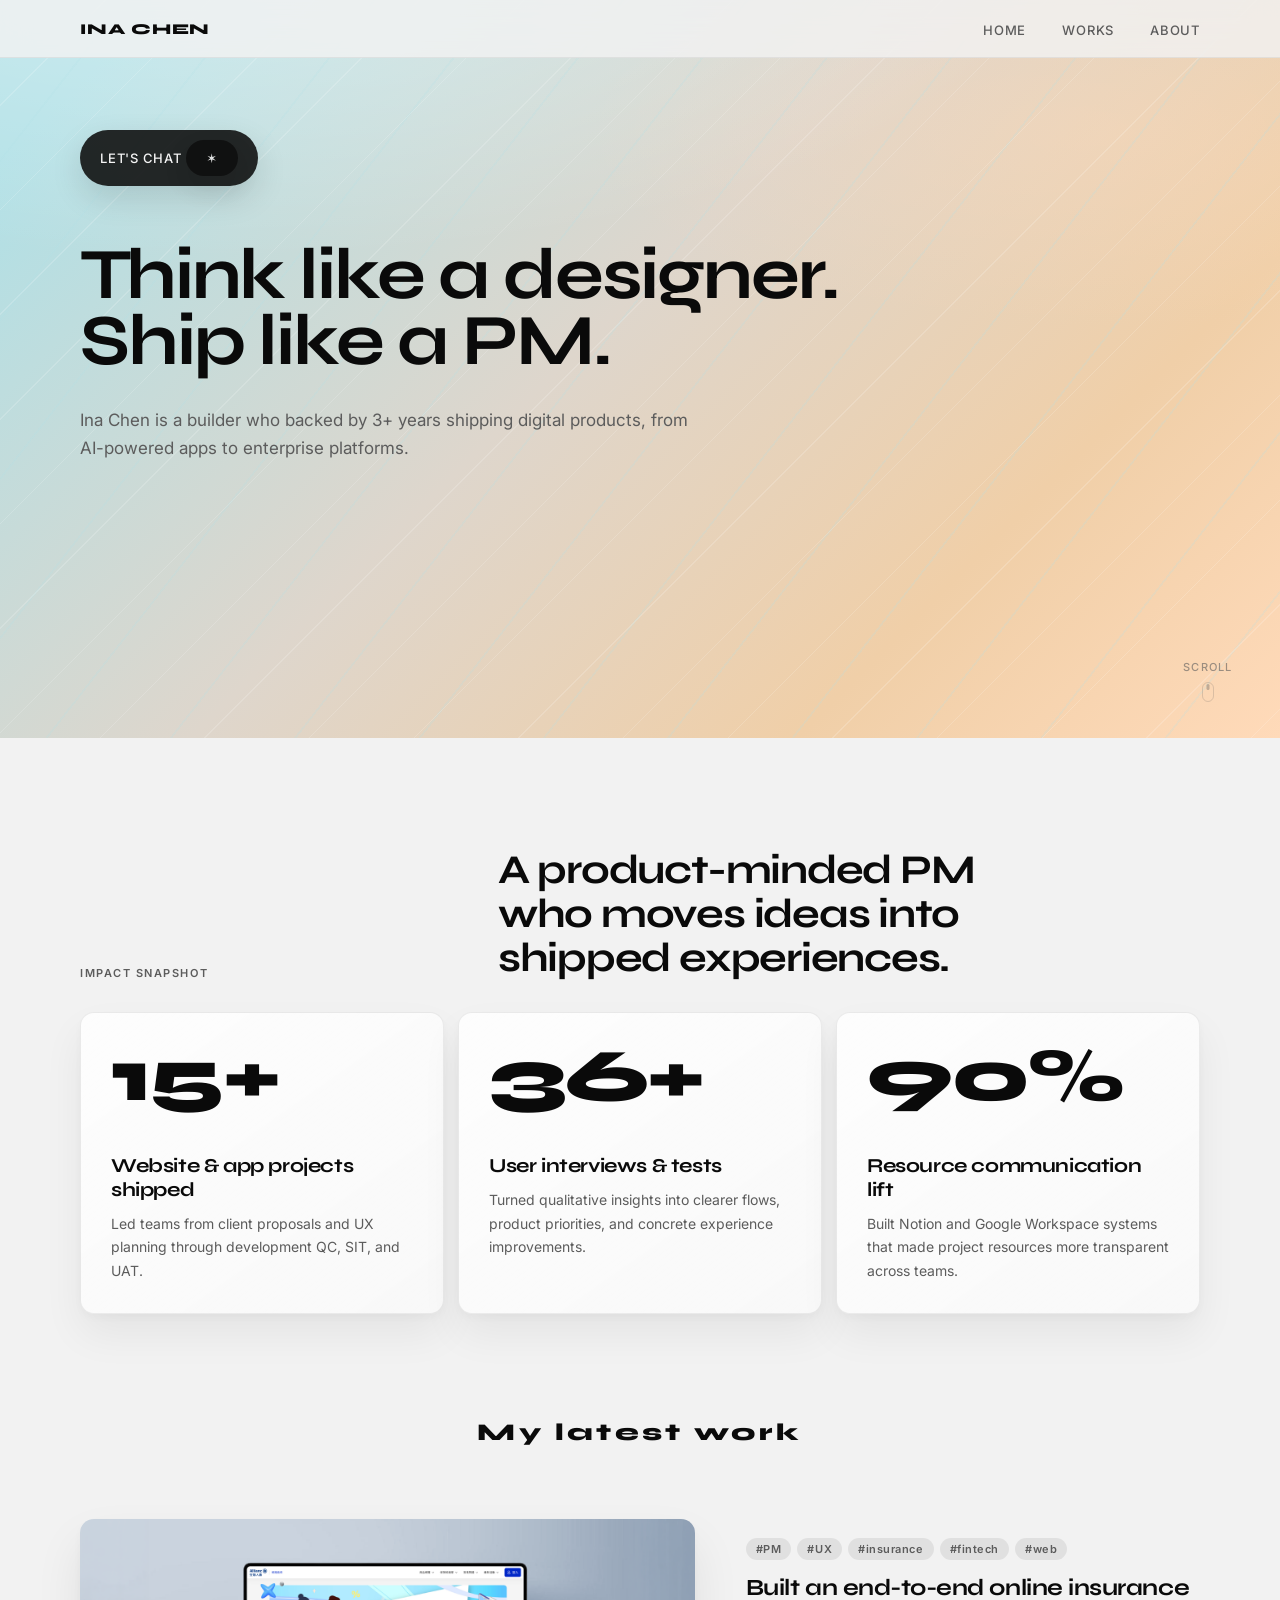
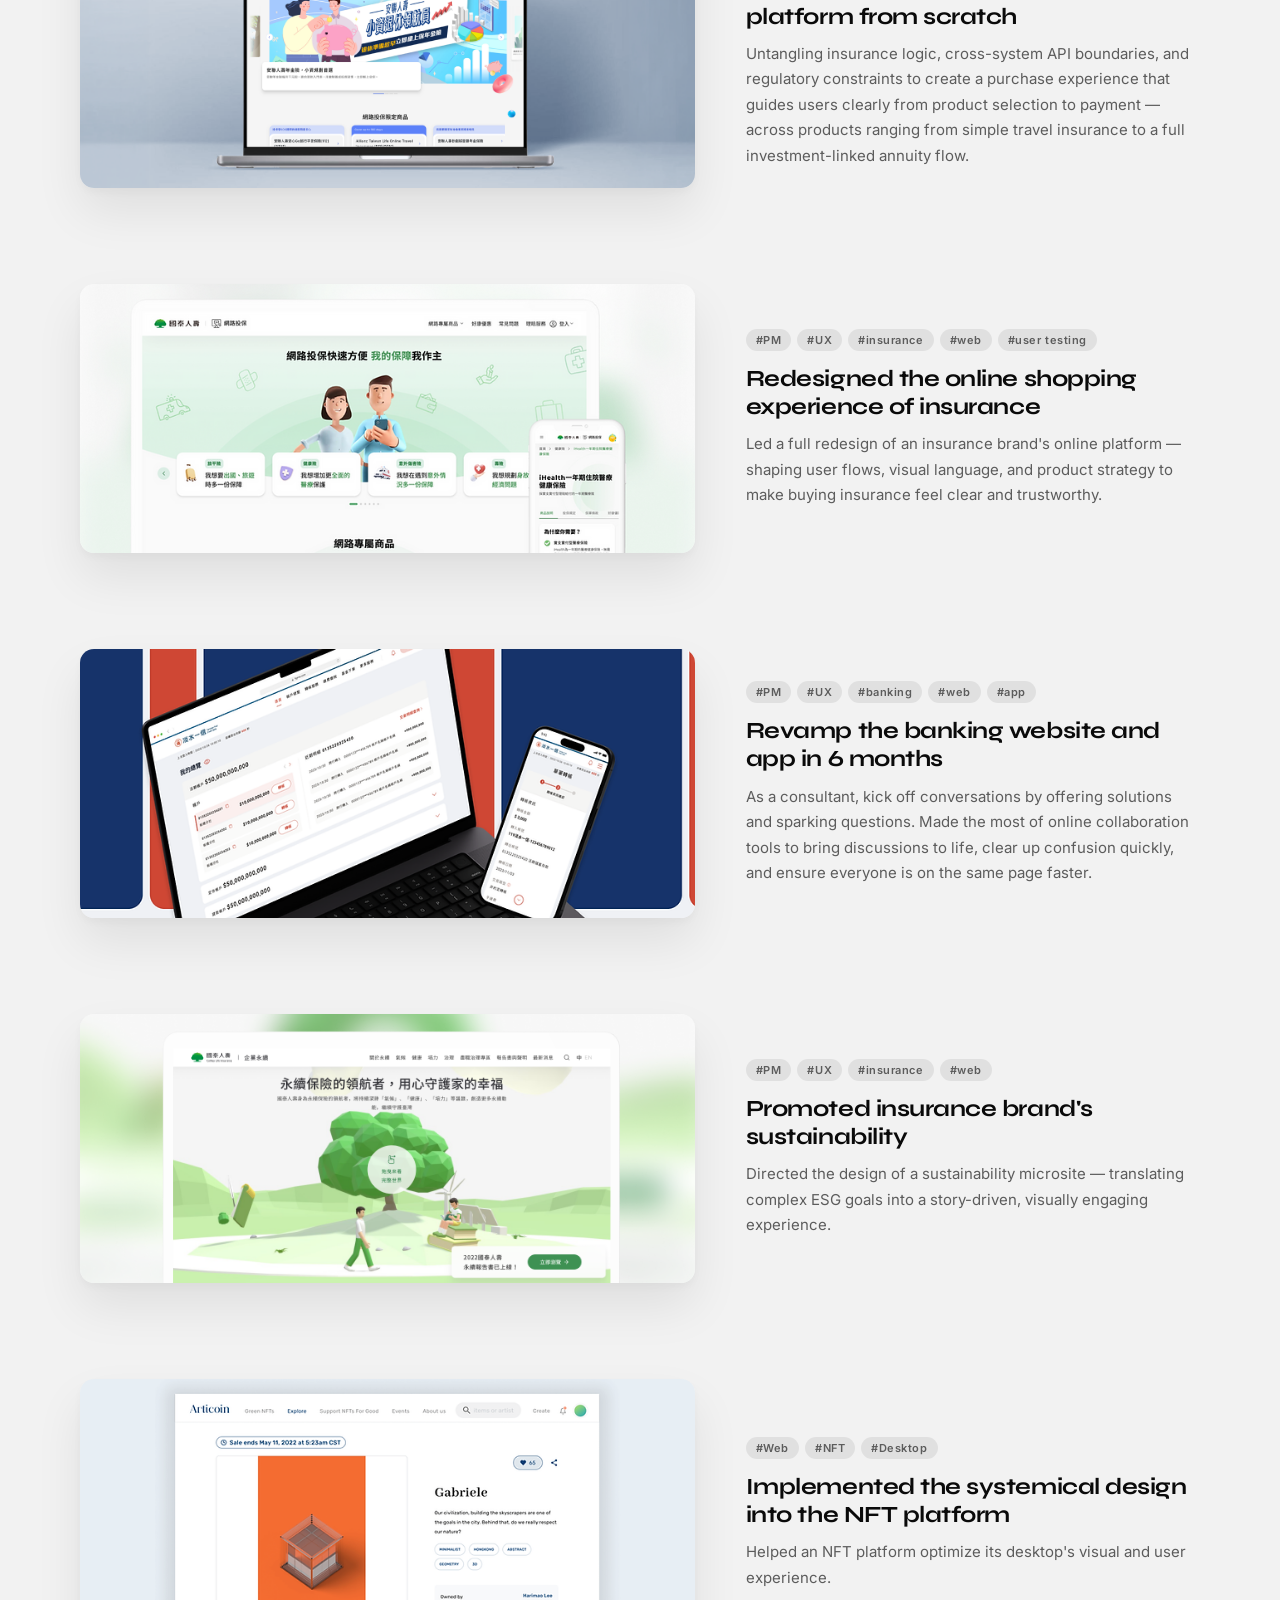
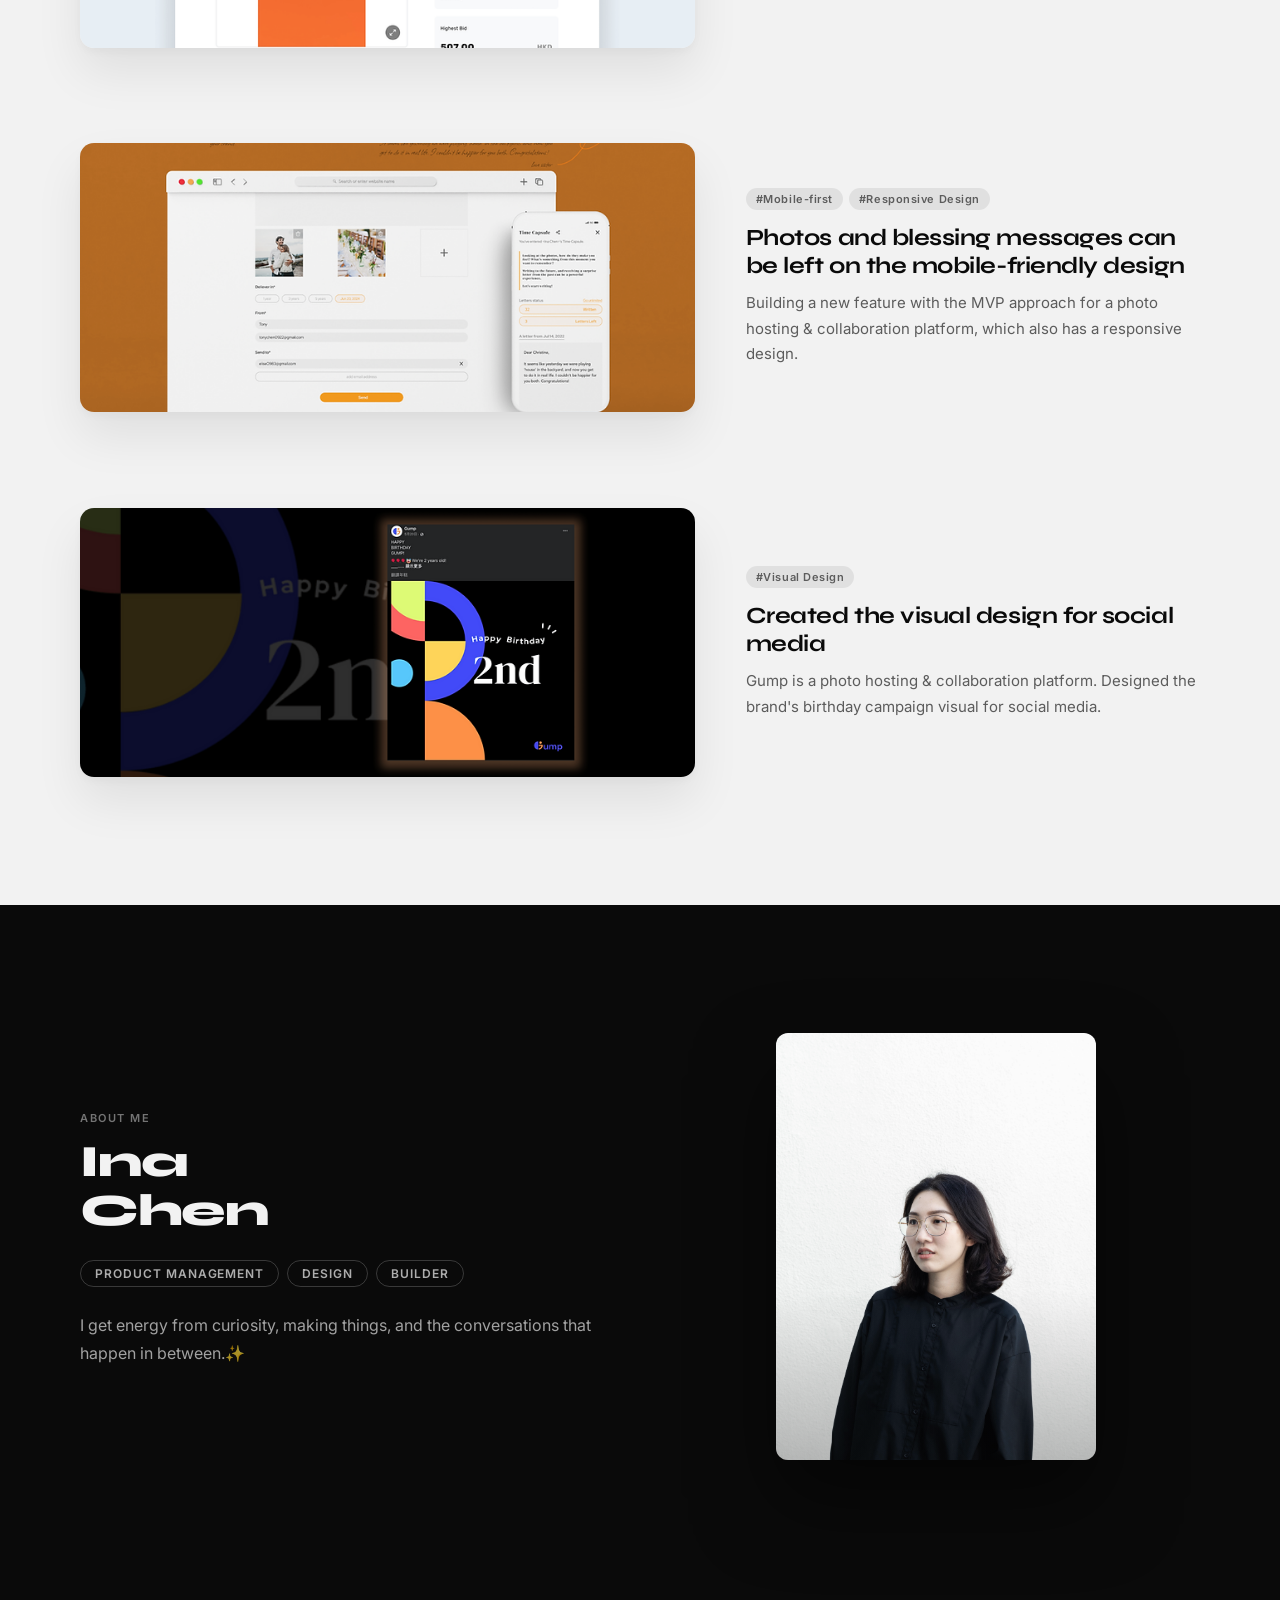
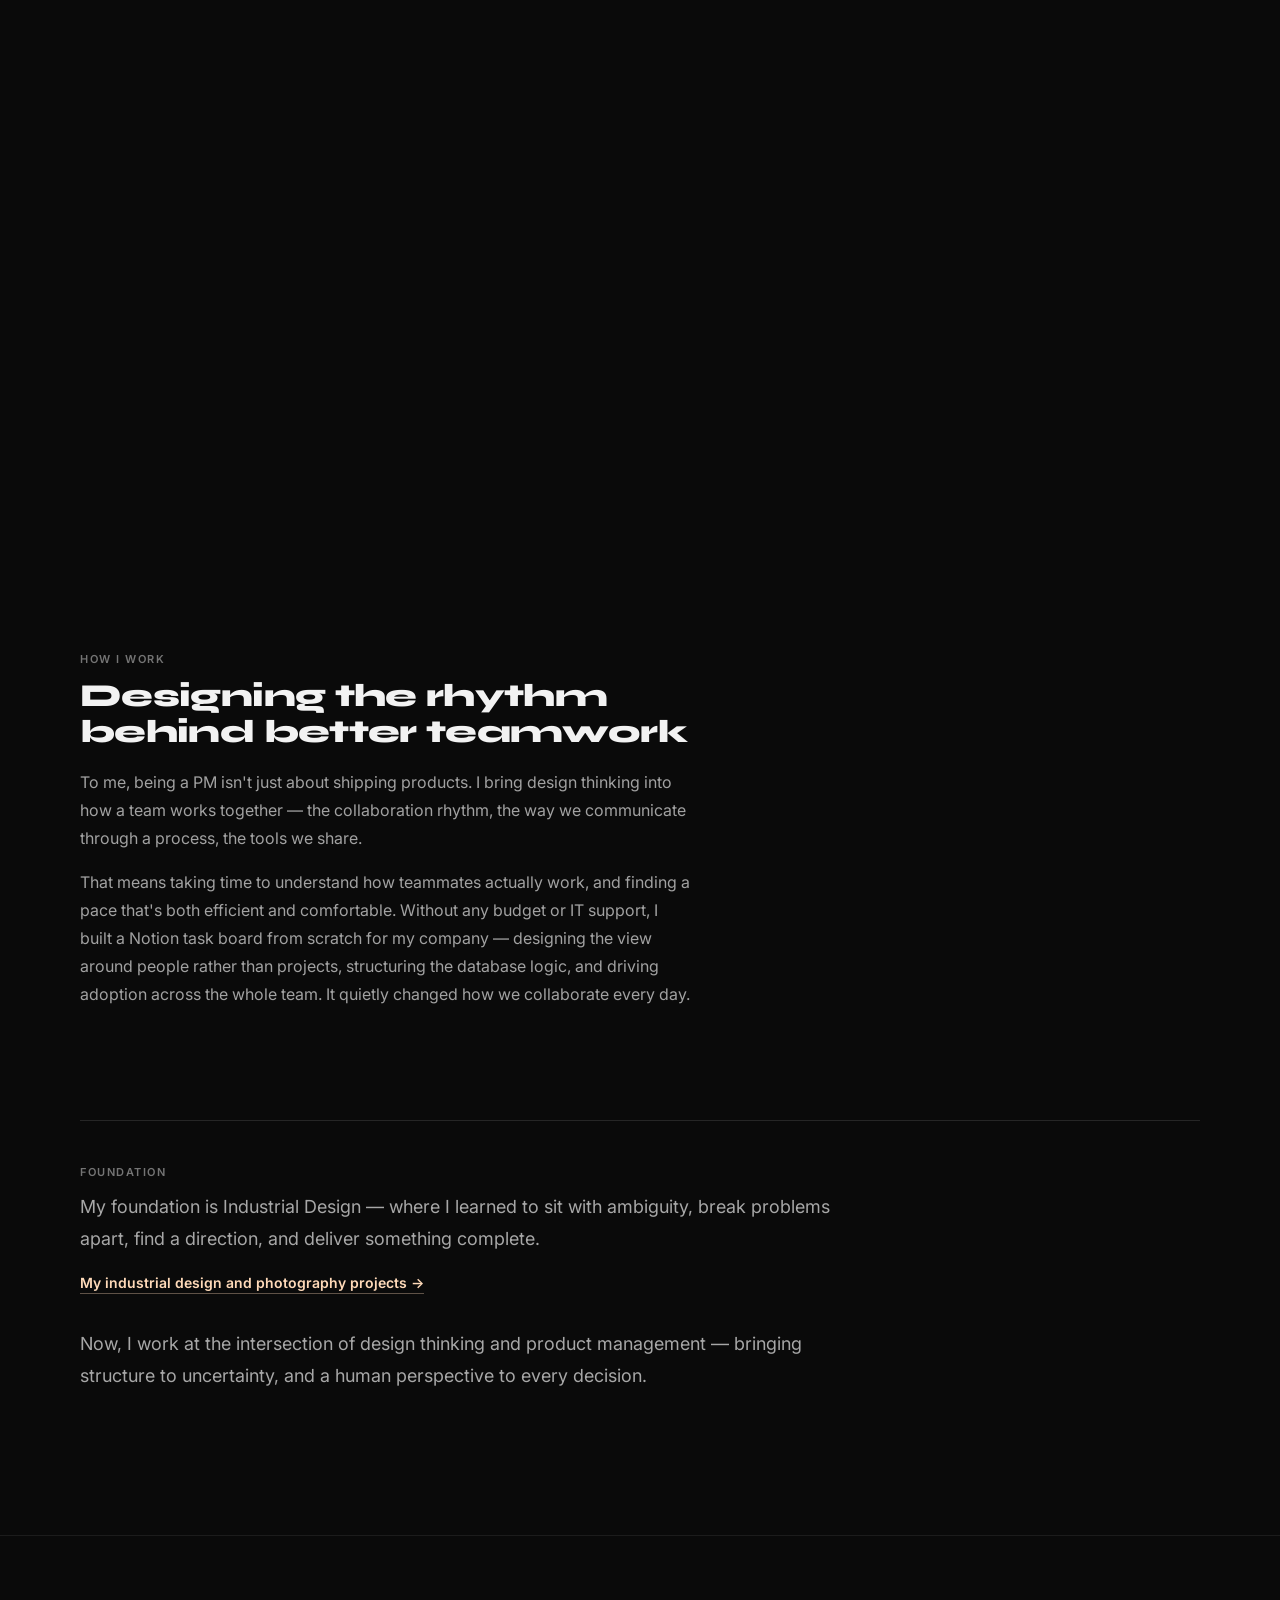
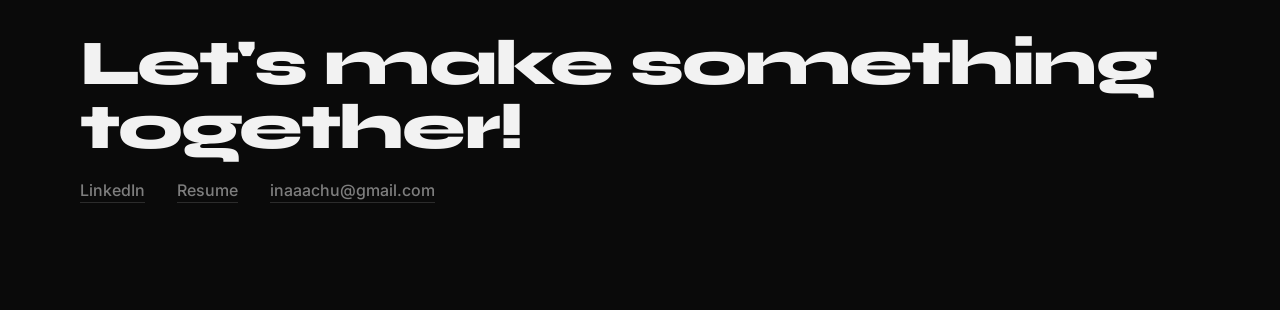
==== commit b36bb08b: "新增安聯及更新ABOUT" ====
--- a/index.html
+++ b/index.html
@@ -91,7 +91,28 @@
 
     <div class="projects">
 
-      <!-- 1 -->
+        <!-- 1 -->
+      <article class="project-card reveal" style="--d:0ms">
+        <a href="https://es.allianz.com.tw/customer/OnlineInsurance/zh/home" target="_blank">
+          <figure class="thumb">
+            <img src="images/allianz.png" alt="Allianz online insurance platform." loading="lazy" width="1600" height="682" />
+            <div class="thumb-overlay">
+              <span class="view-case">View Site →</span>
+            </div>
+          </figure>
+        </a>
+        <div class="meta">
+          <div class="meta-tags">
+            <span class="tag">#PM</span><span class="tag">#UX</span><span class="tag">#insurance</span><span class="tag">#fintech</span><span class="tag">#web</span>
+          </div>
+          <h3>Built an end-to-end online insurance platform from scratch
+          </h3>
+          <p>Untangling insurance logic, cross-system API boundaries, and regulatory constraints to create a purchase experience that guides users clearly from product selection to payment — across products ranging from simple travel insurance to a full investment-linked annuity flow.
+          </p>
+        </div>
+      </article>
+
+      <!-- 2 -->
       <article class="project-card reveal" style="--d:0ms">
         <a href="case-insurance.html">
           <figure class="thumb">
@@ -103,15 +124,37 @@
         </a>
         <div class="meta">
           <div class="meta-tags">
-            <span class="tag">#PM</span><span class="tag">#UX</span><span class="tag">#insurance</span><span class="tag">#web</span><span class="tag">#app</span>
+            <span class="tag">#PM</span><span class="tag">#UX</span><span class="tag">#insurance</span><span class="tag">#web</span><span class="tag">#user testing</span>
           </div>
           <h3>Redesigned the online shopping experience of insurance</h3>
           <p>Led a full redesign of an insurance brand's online platform — shaping user flows, visual language, and product strategy to make buying insurance feel clear and trustworthy.</p>
         </div>
       </article>
 
-      <!-- 2 -->
-      <article class="project-card reveal project-card--alt" style="--d:0ms">
+
+      <!-- 3 -->
+      <article class="project-card reveal" style="--d:0ms">
+        <a href="case-banking.html">
+          <figure class="thumb">
+            <img src="images/image1.png" alt="Banking website and app revamp." loading="lazy" width="1600" height="682" />
+            <div class="thumb-overlay">
+              <span class="view-case">View Case →</span>
+            </div>
+          </figure>
+        </a>
+        <a href="case-banking.html" style="text-decoration:none;color:inherit;display:block;">
+          <div class="meta">
+            <div class="meta-tags">
+              <span class="tag">#PM</span><span class="tag">#UX</span><span class="tag">#banking</span><span class="tag">#web</span><span class="tag">#app</span>
+            </div>
+            <h3>Revamp the banking website and app in 6 months</h3>
+            <p>As a consultant, kick off conversations by offering solutions and sparking questions. Made the most of online collaboration tools to bring discussions to life, clear up confusion quickly, and ensure everyone is on the same page faster.</p>
+          </div>
+        </a>
+      </article>
+
+      <!-- 4 -->
+      <article class="project-card reveal" style="--d:0ms">
         <a href="case-sustainability.html">
           <figure class="thumb">
             <img src="images/image2.png" alt="Cathay Life Insurance sustainability website." loading="lazy" width="1600" height="682" />
@@ -129,27 +172,8 @@
         </div>
       </article>
 
-      <!-- 3 -->
-      <article class="project-card reveal" style="--d:0ms">
-        <a href="case-banking.html">
-          <figure class="thumb">
-            <img src="images/image1.png" alt="Banking website and app revamp." loading="lazy" width="1600" height="682" />
-            <div class="thumb-overlay">
-              <span class="view-case">View Case →</span>
-            </div>
-          </figure>
-        </a>
-        <div class="meta">
-          <div class="meta-tags">
-            <span class="tag">#PM</span><span class="tag">#UX</span><span class="tag">#banking</span><span class="tag">#web</span><span class="tag">#app</span>
-          </div>
-          <h3>Revamp the banking website and app in 6 months</h3>
-          <p>As a consultant, kick off conversations by offering solutions and sparking questions. Made the most of online collaboration tools to bring discussions to life, clear up confusion quickly, and ensure everyone is on the same page faster.</p>
-        </div>
-      </article>
-
-      <!-- 4 -->
-      <article class="project-card reveal project-card--alt" style="--d:0ms">
+      <!-- 5 -->
+      <article class="project-card reveal" style="--d:0ms">
         <a href="https://inaaachu.wixstudio.com/portfolio/articoin" target="_blank">
           <figure class="thumb">
             <img src="images/image3.png" alt="NFT platform visual and UX design." loading="lazy" width="1600" height="682" />
@@ -167,7 +191,7 @@
         </div>
       </article>
 
-      <!-- 5 -->
+      <!-- 6 -->
       <article class="project-card reveal" style="--d:0ms">
         <a href="https://inaaachu.wixstudio.com/portfolio/timecapsule" target="_blank">
           <figure class="thumb">
@@ -186,8 +210,8 @@
         </div>
       </article>
 
-      <!-- 6 -->
-      <article class="project-card reveal project-card--alt" style="--d:0ms">
+      <!-- 7 -->
+      <article class="project-card reveal" style="--d:0ms">
         <a href="https://inaaachu.wixstudio.com/portfolio/visual" target="_blank">
           <figure class="thumb">
             <img src="images/image7.png" alt="Social media visual design for Gump." loading="lazy" width="1600" height="682" />
@@ -220,7 +244,7 @@
           <li>Builder</li>
         </ul>
         <p class="about-bio">
-          I get energy from curiosity, making things, and the conversations that happen in between.
+          I get energy from curiosity, making things, and the conversations that happen in between.✨
         </p>
       
       </div>
@@ -232,7 +256,7 @@
     </div>
 
     <div class="about-slogan reveal" style="--d:80ms">
-      <p>It&apos;s easy to talk about good experiences. I&apos;d rather build them.</p>
+      <p>I find meaning in making things work — for users, for teams, for everyone involved.</p>
     </div>
 
     <div class="about-story-grid">
@@ -250,13 +274,10 @@
       <aside class="about-writing reveal" style="--d:120ms" aria-labelledby="about-writing-heading">
         <p class="about-section-label">Writing</p>
         
-        <h3 id="about-writing-heading">Notes on product work</h3>
-        <div class="about-writing-list">
-          <a class="about-writing-link" href="https://open.substack.com/pub/inachen343195/p/pm?r=3jn7ie&amp;utm_campaign=post-expanded-share&amp;utm_medium=post%20viewer" target="_blank" rel="noopener">
-            <span class="about-writing-meta">Substack</span>
-            <span class="about-writing-title">PM</span>
-            <span class="about-writing-desc">A note on how I think about product management, team rhythm, and building better ways of working.</span>
-            <span class="about-writing-cta">Read on Substack →</span>
+          <a class="substack-card" href="https://inachen343195.substack.com/p/pm" target="_blank" rel="noopener">
+            <span class="substack-card-title">當每個人都能為自己的進度負責，PM 才能真正管理專案</span>
+            <span class="substack-card-desc">用 Notion 打造全公司任務透明化的實戰紀錄</span>
+            <span class="substack-card-cta">Read on Substack →</span>
           </a>
         </div>
       </aside>
--- a/style.css
+++ b/style.css
@@ -664,6 +664,60 @@
   margin-bottom: clamp(18px, 4vw, 34px);
 }
 
+/* ── Substack card ── */
+.substack-card {
+  display: flex;
+  flex-direction: column;
+  gap: 6px;
+  padding: clamp(16px, 3vw, 22px) clamp(18px, 3.5vw, 26px);
+  margin-top: 20px;
+  border: 1px solid rgba(242, 242, 242, 0.14);
+  border-radius: 12px;
+  text-decoration: none;
+  color: inherit;
+  transition: border-color 0.25s, background 0.25s;
+}
+
+.substack-card:hover {
+  border-color: rgba(242, 242, 242, 0.32);
+  background: rgba(242, 242, 242, 0.05);
+}
+
+.substack-card-label {
+  font-size: 11px;
+  font-weight: 600;
+  letter-spacing: 0.12em;
+  text-transform: uppercase;
+  color: rgba(242, 242, 242, 0.38);
+}
+
+.substack-card-title {
+  font-family: "Syne", sans-serif;
+  font-weight: 700;
+  font-size: clamp(0.95rem, 2.4vw, 1.1rem);
+  line-height: 1.35;
+  letter-spacing: -0.01em;
+  color: #f2f2f2;
+}
+
+.substack-card-desc {
+  font-size: clamp(13px, 2vw, 14px);
+  line-height: 1.6;
+  color: rgba(242, 242, 242, 0.55);
+}
+
+.substack-card-cta {
+  margin-top: 6px;
+  font-size: 13px;
+  font-weight: 600;
+  color: var(--hero-gradient-end);
+  transition: color 0.2s;
+}
+
+.substack-card:hover .substack-card-cta {
+  color: #fff;
+}
+
 /* ── Footer ── */
 .footer {
   background: #0a0a0a;
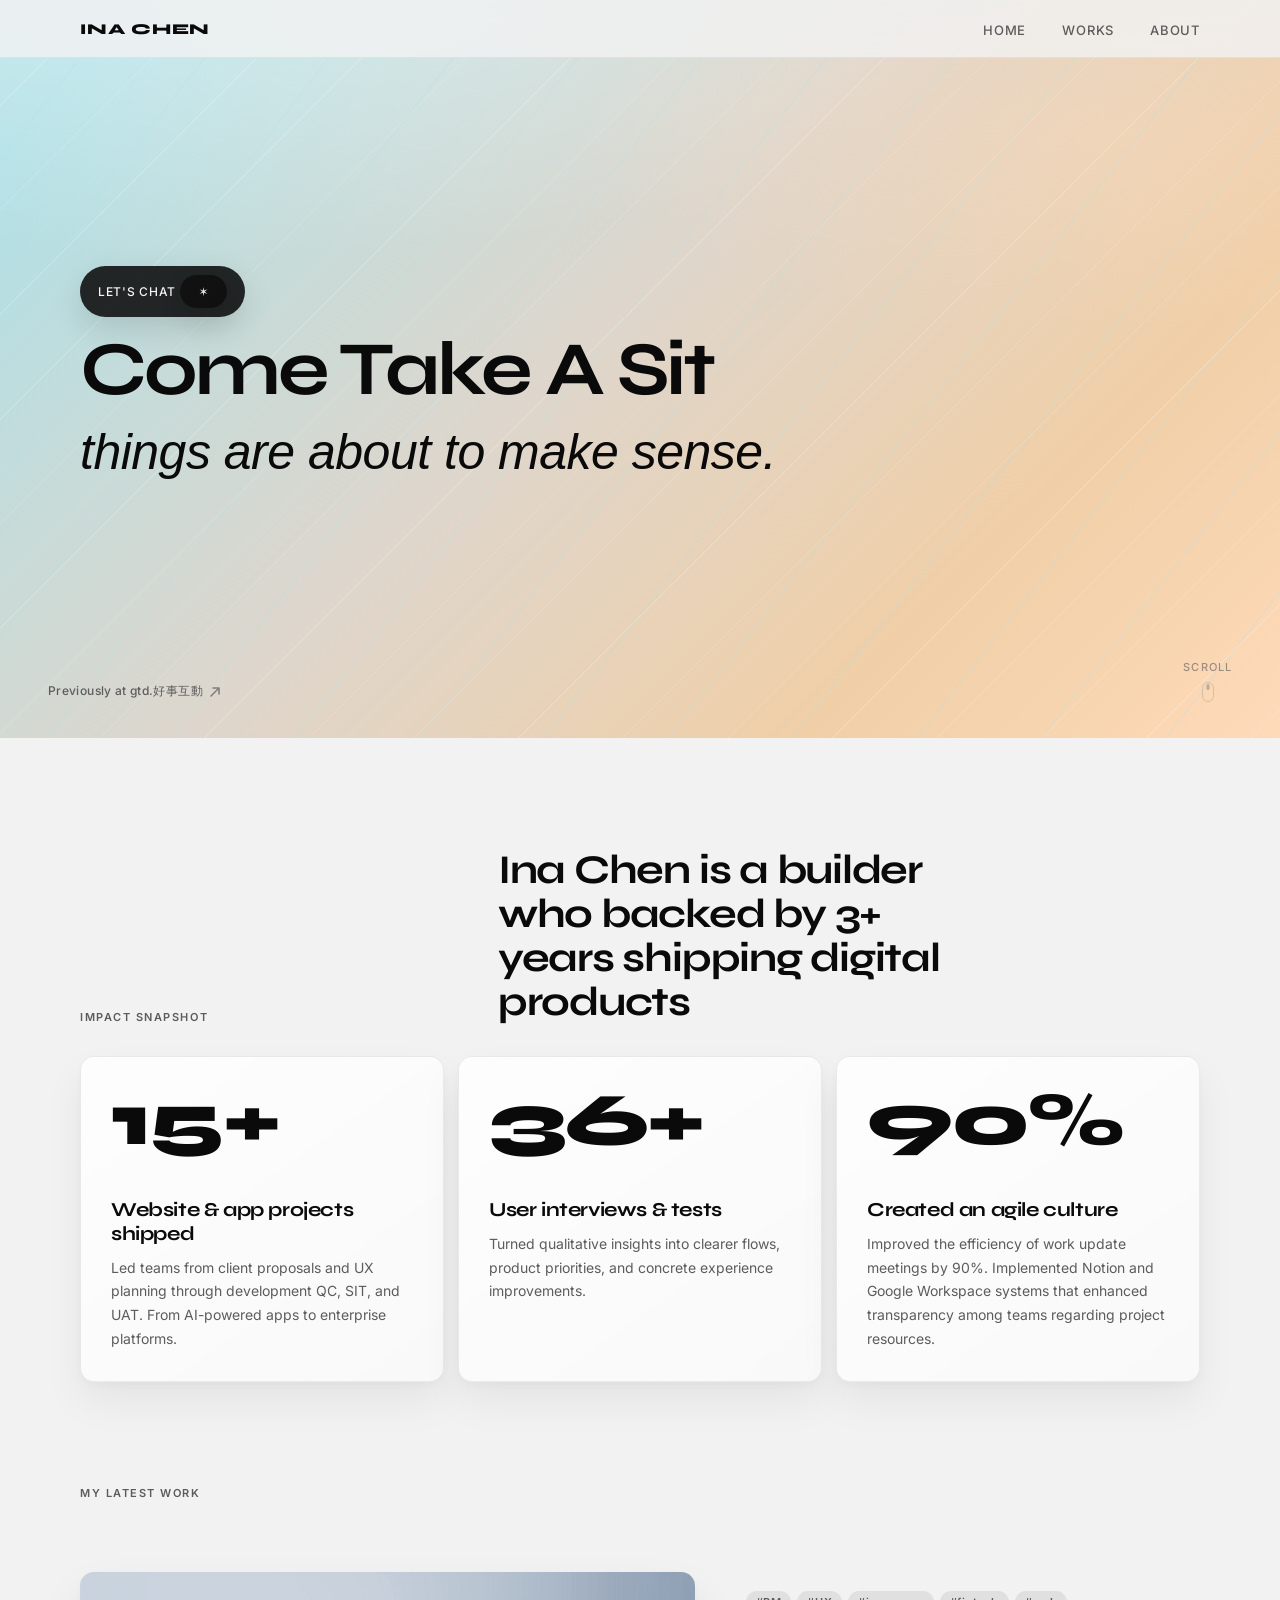
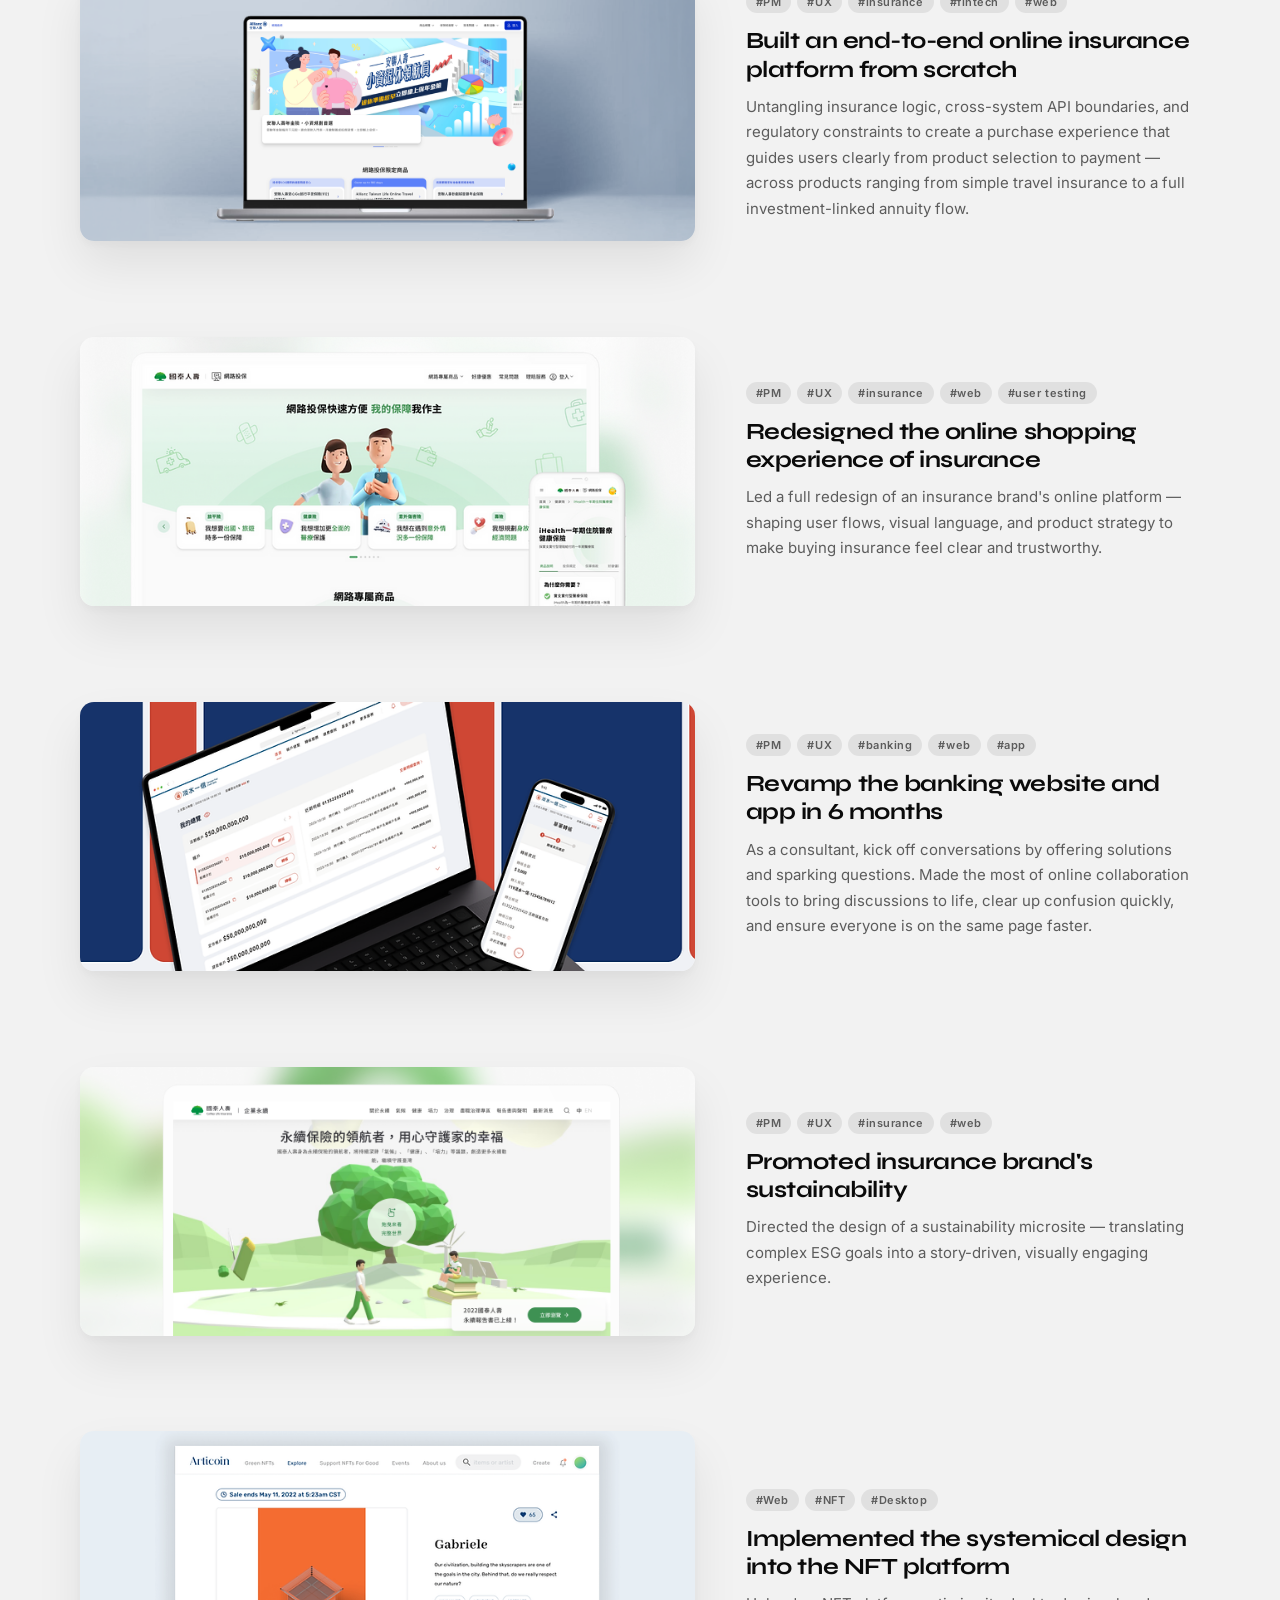
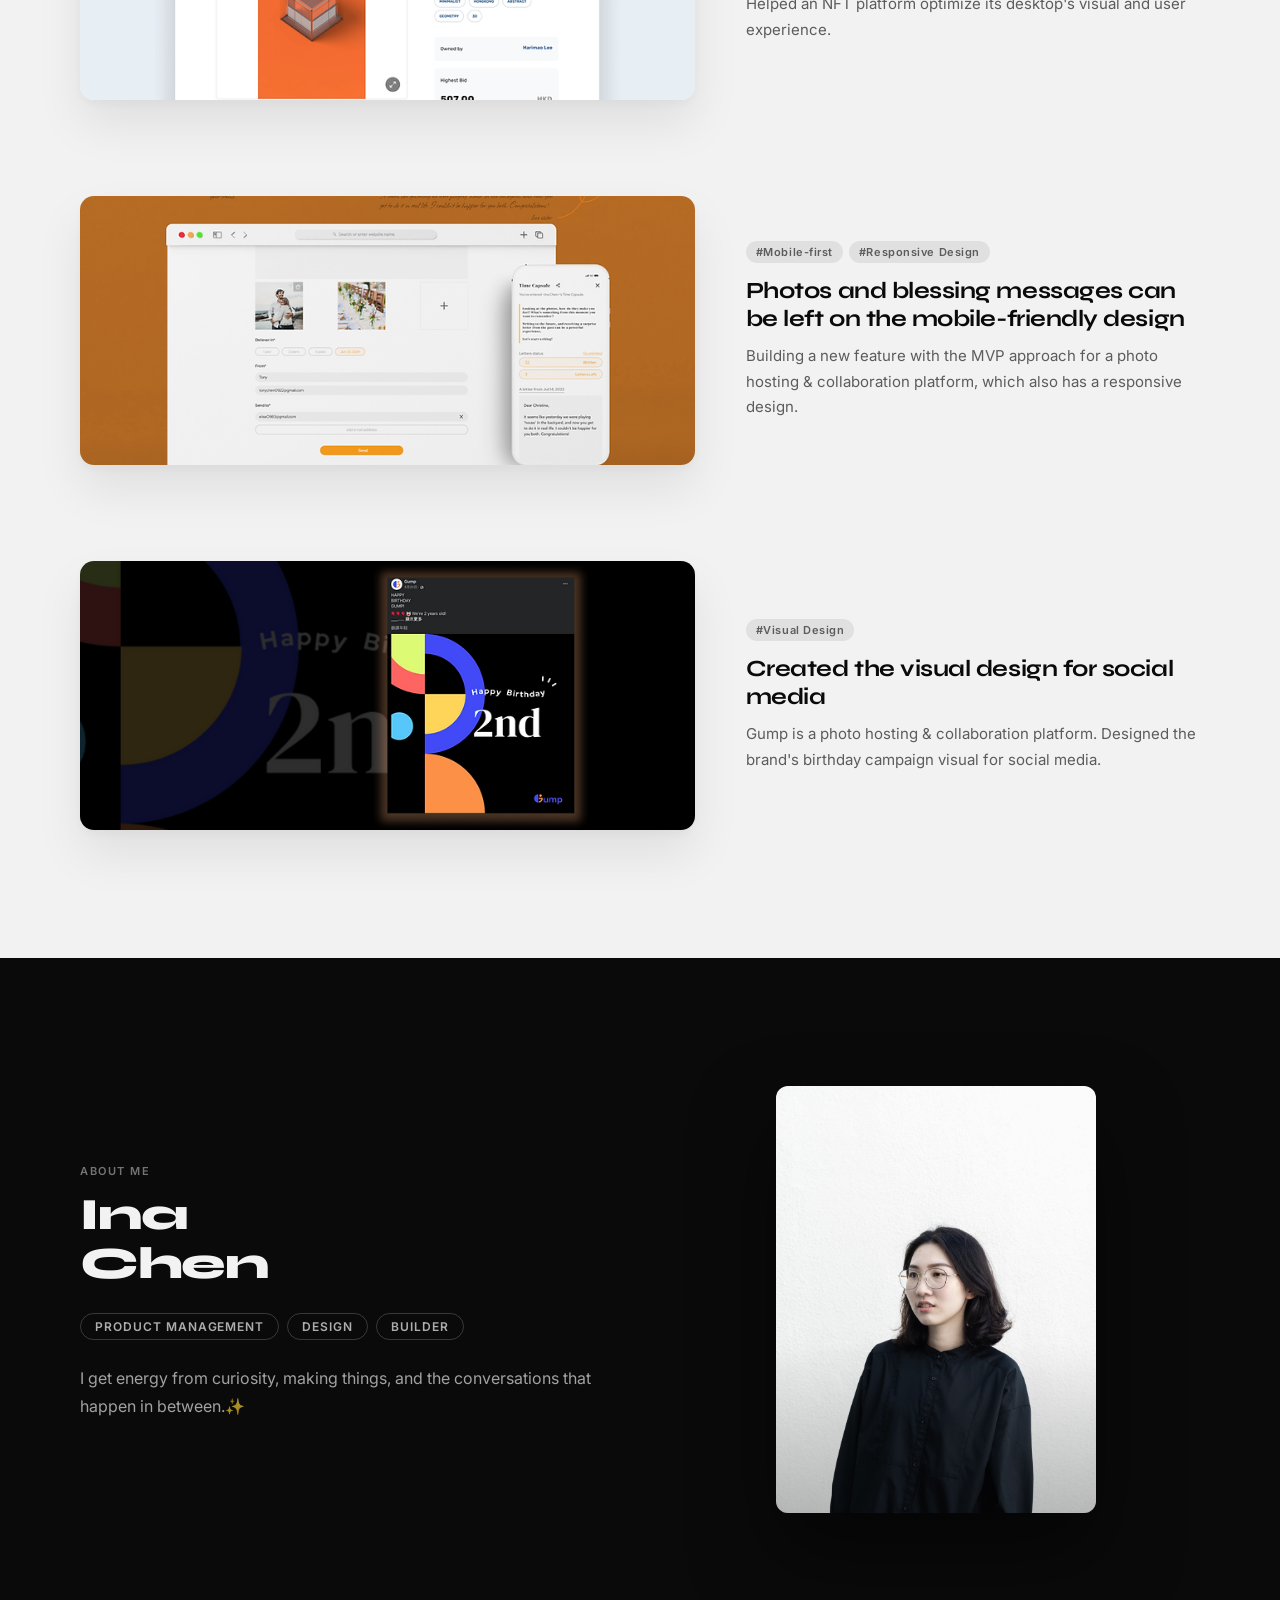
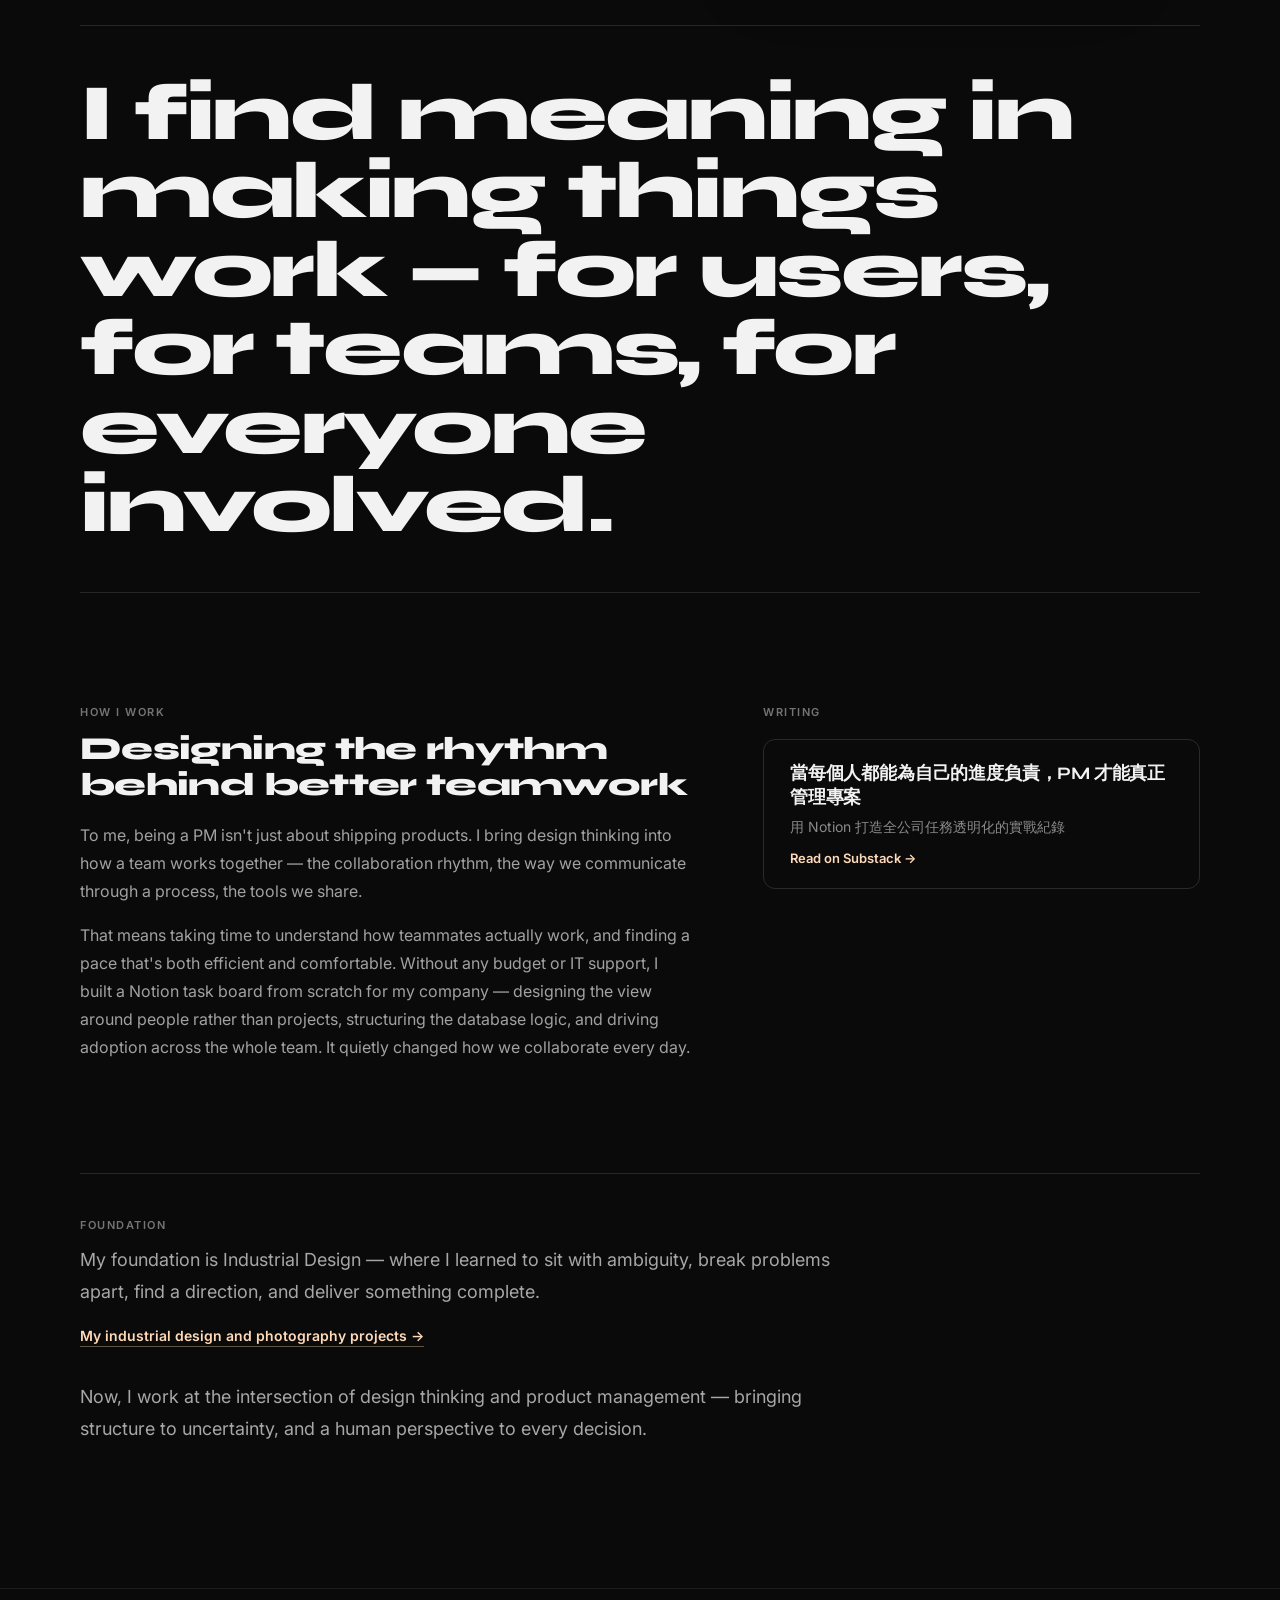
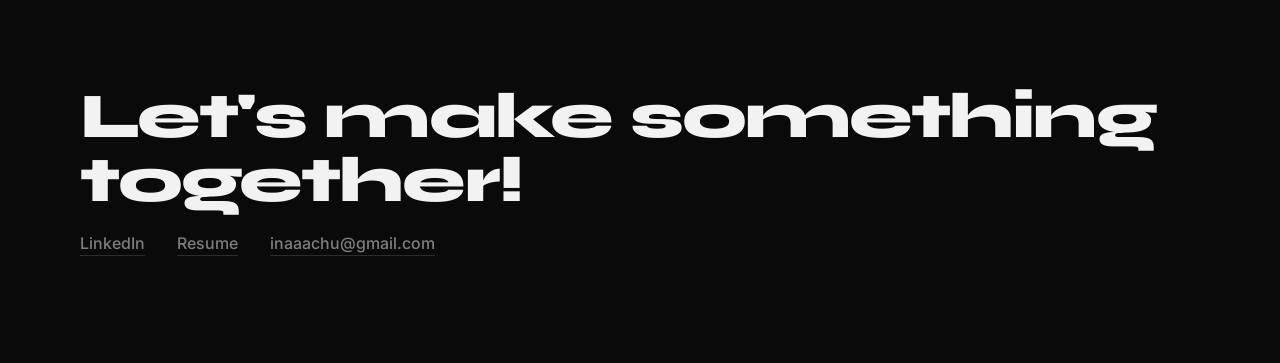
==== commit 5d9de66e: "更新hero及work title" ====
--- a/index.html
+++ b/index.html
@@ -36,22 +36,29 @@
         <span>Let's chat<span class="star" aria-hidden="true"> ✶</span></span>
       </div>
       </a>
+      <h1 class="hero-title">
+        <span class="hero-title-line reveal" style="--d:220ms">Come Take A Sit</span>
+      </h2>
+      <p class="hero-tagline reveal" style="--d:260ms">
+        things are about to make sense.
+      </p>
       <!-- ── 
-      <p class="hero-kicker reveal" style="--d:120ms">
-        I&apos;m a product builder based in Taiwan.
-      </p>
-      ── -->
-      <h1 class="hero-title">
-        <span class="hero-title-line reveal" style="--d:220ms">Think like a designer.</span>
-        <span class="hero-title-line reveal" style="--d:340ms">Ship like a PM.</span>
-        <!-- ── 
-        <span class="hero-title-line reveal" style="--d:340ms">Chen</span>
-        ── -->
-      </h1>
       <p class="hero-sub reveal" style="--d:460ms">
         Ina Chen is a builder who backed by 3+ years shipping digital products, from AI-powered apps to enterprise platforms.
       </p>
-    </div>
+      ── -->
+    </div>
+
+     <!-- Bottom-left: Previously at -->
+    <div class="hero-prev reveal" style="--d:400ms">
+      <a href="https://hi-group.com.tw/" target="_blank" rel="noopener" class="hero-prev-link">
+        Previously at gtd.好事互動
+        <svg class="hero-prev-icon" width="14" height="14" viewBox="0 0 14 14" fill="none" aria-hidden="true">
+          <path d="M3 11L11 3M11 3H5M11 3V9" stroke="currentColor" stroke-width="1.6" stroke-linecap="round" stroke-linejoin="round"/>
+        </svg>
+      </a>
+    </div>
+    
     <div class="hero-scroll-hint" aria-hidden="true">
       <span>Scroll</span>
       <svg width="12" height="20" viewBox="0 0 12 20" fill="none"><rect x="4.5" y="2" width="3" height="6" rx="1.5" fill="currentColor" opacity=".6"/><rect x="0.5" y="0.5" width="11" height="19" rx="5.5" stroke="currentColor" stroke-opacity=".35"/></svg>
@@ -59,17 +66,17 @@
   </header>
 
 
-  <section class="work-section" id="works" aria-labelledby="work-heading">
+  <section class="work-section" aria-labelledby="work-heading">
     <div class="impact-panel" aria-labelledby="impact-heading">
       <div class="impact-copy reveal" style="--d:0ms">
         <p class="impact-kicker">Impact snapshot</p>
-        <h2 id="impact-heading" class="impact-heading">A product-minded PM who moves ideas into shipped experiences.</h2>
+        <h2 id="impact-heading" class="impact-heading">Ina Chen is a builder who backed by 3+ years shipping digital products</h2>
       </div>
       <div class="impact-grid" aria-label="Experience highlights">
         <article class="impact-card reveal" style="--d:80ms">
           <p class="impact-number">15+</p>
           <h3>Website &amp; app projects shipped</h3>
-          <p>Led teams from client proposals and UX planning through development QC, SIT, and UAT.</p>
+          <p>Led teams from client proposals and UX planning through development QC, SIT, and UAT. From AI-powered apps to enterprise platforms.</p>
         </article>
         <article class="impact-card reveal" style="--d:160ms">
           <p class="impact-number">36+</p>
@@ -78,14 +85,14 @@
         </article>
         <article class="impact-card reveal" style="--d:240ms">
           <p class="impact-number">90%</p>
-          <h3>Resource communication lift</h3>
-          <p>Built Notion and Google Workspace systems that made project resources more transparent across teams.</p>
+          <h3>Created an agile culture</h3>
+          <p>Improved the efficiency of work update meetings by 90%. Implemented Notion and Google Workspace systems that enhanced transparency among teams regarding project resources.</p>
         </article>
       </div>
     </div>
     
   <!-- ── WORKS ── -->
-    <header class="work-header">
+    <header class="work-header" id="works">
       <h2 id="work-heading" class="work-heading reveal" style="--d:100ms">My latest work</h2>
     </header>
 
--- a/style.css
+++ b/style.css
@@ -85,8 +85,9 @@
 /* ── Hero ── */
 .hero {
   position: relative;
-  min-height: clamp(520px, 82vh, 740px);
-  padding: clamp(80px, 14vw, 130px) 0 clamp(64px, 10vw, 100px);
+  min-height: clamp(500px, 82vh, 740px);
+  display: flex;
+  align-items: center;
   overflow: hidden;
   background-color: var(--hero-gradient-mid);
   background-image:
@@ -102,25 +103,43 @@
       var(--hero-gradient-end) 100%);
 }
 
-.hero-inner {
-  width: var(--container);
-  margin: 0 auto;
+/* Pill + bio: absolute top-right on desktop */
+.hero-side {
+  display: none;
+}
+
+@media (min-width: 680px) {
+  .hero-side {
+    display: flex;
+    position: absolute;
+    top: clamp(70px, 11vw, 110px);
+    right: clamp(20px, 6vw, 48px);
+    flex-direction: column;
+    align-items: flex-start;
+    gap: 14px;
+    width: clamp(180px, 18vw, 230px);
+    z-index: 2;
+  }
+}
+
+.hero-pill-link {
+  text-decoration: none !important;
+  display: inline-block;
 }
 
 .status-pill {
-  display: flex;
-  margin-bottom: clamp(28px, 6vw, 56px);
+  display: inline-flex;
 }
 
 .status-pill span {
   display: inline-flex;
   align-items: center;
   gap: 0.35em;
-  padding: 10px 20px;
+  padding: 9px 18px;
   border-radius: 999px;
   background: var(--pill-bg);
   color: #f5f5f5;
-  font-size: clamp(11px, 2.8vw, 13px);
+  font-size: 12px;
   font-weight: 500;
   letter-spacing: 0.06em;
   text-transform: uppercase;
@@ -130,33 +149,99 @@
 
 .star { font-size: 0.95em; opacity: 0.9; }
 
-.hero-kicker {
-  margin: 0 0 clamp(10px, 2vw, 18px);
-  font-size: clamp(14px, 2.8vw, 17px);
+.hero-sub {
+  margin: 0;
+  font-size: clamp(12px, 1.3vw, 13.5px);
+  font-weight: 400;
+  color: var(--text-muted);
+  line-height: 1.65;
+}
+
+/* Main content: title + tagline */
+.hero-inner {
+  width: var(--container);
+  margin: 0 auto;
+  padding: clamp(80px, 14vw, 130px) 0 clamp(80px, 12vw, 120px);
+  display: flex;
+  flex-direction: column;
+  gap: clamp(10px, 2vw, 18px);
+}
+
+/* Mobile: show pill+bio inline above title */
+@media (max-width: 679px) {
+  .hero {
+    align-items: flex-start;
+  }
+  .hero-inner {
+    padding-top: 90px;
+    padding-bottom: 100px;
+  }
+  .hero-inner::before {
+    content: none;
+  }
+  /* Show a mobile pill inline */
+  .hero-side-mobile {
+    display: flex;
+    flex-direction: column;
+    gap: 12px;
+    margin-bottom: 20px;
+  }
+}
+
+/* Full-width headline */
+.hero-title {
+  margin: 0;
+  font-family: "Syne", sans-serif;
+  font-weight: 700;
+  font-size: clamp(42px, 9vw, 76px);
+  line-height: 0.92;
+  letter-spacing: -0.04em;
+}
+
+.hero-title-line { display: block; }
+
+/* Karla Light Italic tagline */
+.hero-tagline {
+  margin: 0;
+  font-family: "Karla", sans-serif;
+  font-style: italic;
+  font-weight: 300;
+  font-size: clamp(24px, 4.8vw, 50px);
+  line-height: 1.2;
+  letter-spacing: -0.01em;
+  color: var(--text);
+}
+
+/* Previously at — bottom left */
+.hero-prev {
+  position: absolute;
+  bottom: clamp(24px, 4vw, 38px);
+  left: clamp(20px, 6vw, 48px);
+}
+
+.hero-prev-link {
+  display: inline-flex;
+  align-items: center;
+  gap: 5px;
+  font-size: 12px;
   font-weight: 500;
-  line-height: 1.5;
-  letter-spacing: 0.01em;
-  max-width: 30rem;
-}
-
-.hero-title {
-  margin: 0 0 clamp(20px, 3.5vw, 32px);
-  font-family: "Syne", sans-serif;
-  font-weight: 700;
-  font-size: clamp(42px, 8vw, 72px);
-  line-height: 0.92;
-  letter-spacing: -0.03em;
-}
-
-.hero-title-line { display: block; }
-
-.hero-sub {
-  margin: 0;
-  font-size: clamp(14px, 2.5vw, 17px);
-  font-weight: 400;
-  color: var(--text-muted);
-  line-height: 1.65;
-  max-width: 38rem;
+  letter-spacing: 0.03em;
+  color: var(--text-muted);
+  text-decoration: none;
+  transition: color 0.2s;
+}
+
+.hero-prev-link:hover { color: var(--text); }
+
+.hero-prev-icon {
+  flex-shrink: 0;
+  opacity: 0.7;
+  transition: opacity 0.2s, transform 0.2s;
+}
+
+.hero-prev-link:hover .hero-prev-icon {
+  opacity: 1;
+  transform: translate(1px, -1px);
 }
 
 .hero-scroll-hint {
@@ -173,6 +258,29 @@
   letter-spacing: 0.1em;
   text-transform: uppercase;
   opacity: 0.6;
+}
+
+/* Mobile adjustments */
+@media (max-width: 679px) {
+  .hero-title {
+    font-size: clamp(36px, 12vw, 58px);
+  }
+  .hero-tagline {
+    font-size: clamp(20px, 7vw, 36px);
+  }
+}
+
+/* Mobile-only pill block: visible only below 680px */
+.hero-side-mobile {
+  display: none;
+}
+
+@media (max-width: 679px) {
+  .hero-side-mobile {
+    display: flex;
+    flex-direction: column;
+    gap: 12px;
+  }
 }
 
 /* ── Work section ── */
@@ -270,8 +378,9 @@
 }
 
 .work-header {
-  text-align: center;
-  margin-bottom: clamp(40px, 7vw, 72px);
+  text-align: left;
+  width: var(--container);
+  margin: 0 auto clamp(40px, 7vw, 72px);
 }
 
 .work-script {
@@ -285,10 +394,11 @@
 
 .work-heading {
   margin: 0;
-  font-family: "Syne", sans-serif;
-  font-weight: 800;
-  font-size: clamp(1.05rem, 3.2vw, 1.5rem);
+  font-size: 11px;
+  font-weight: 600;
   letter-spacing: 0.14em;
+  text-transform: uppercase;
+  color: var(--text-muted);
 }
 
 .projects {
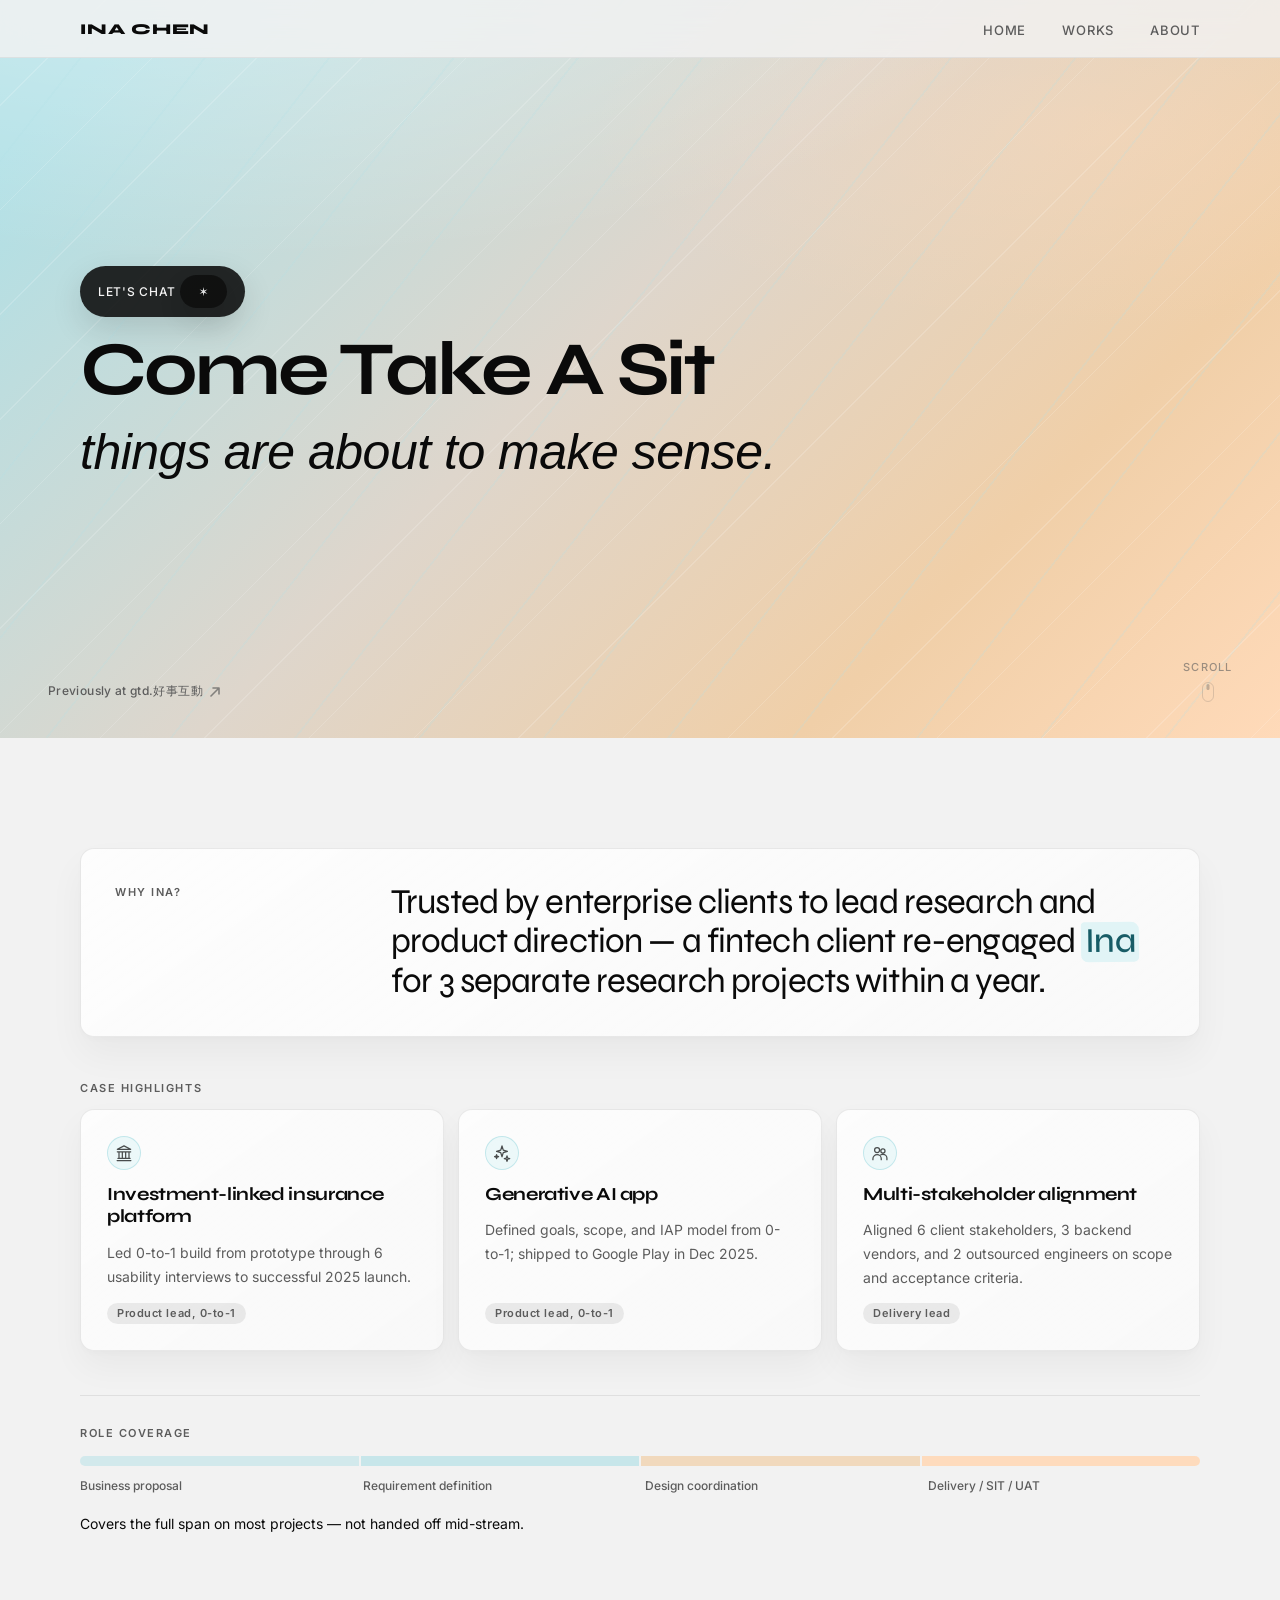
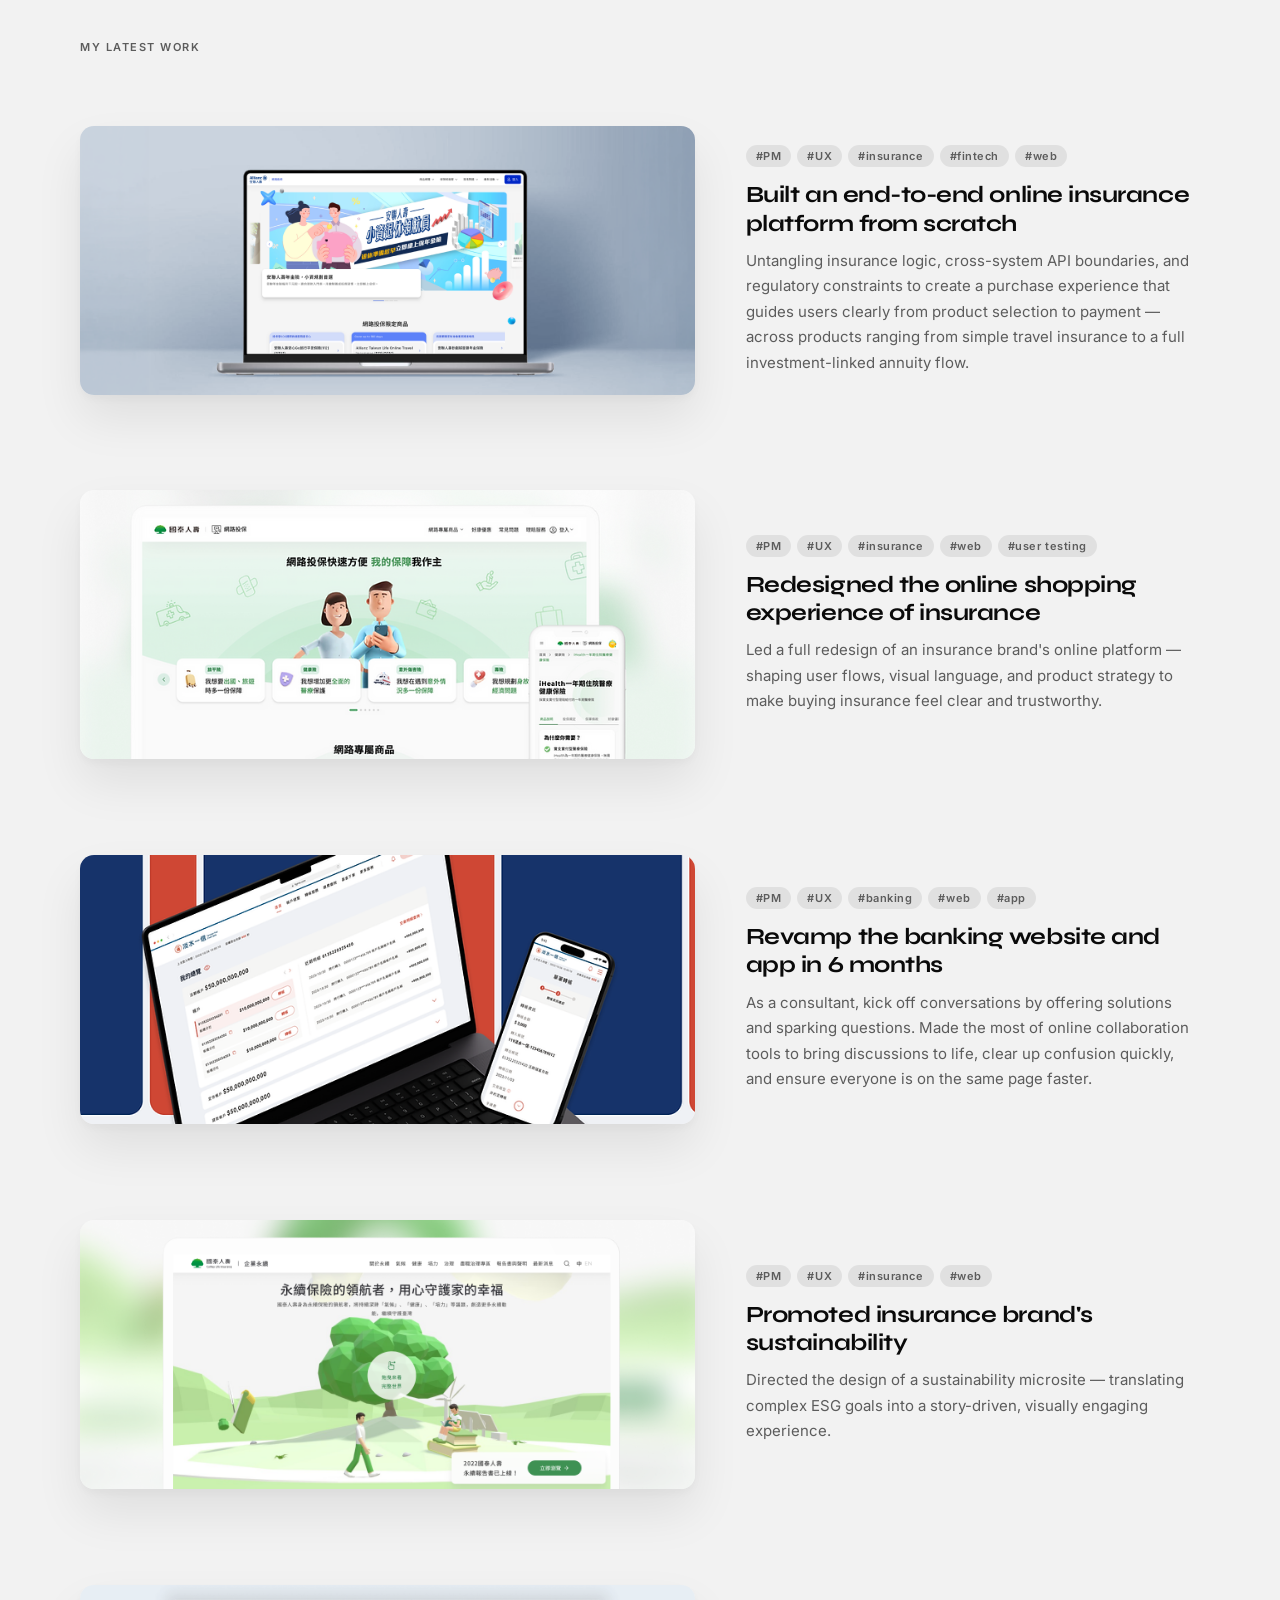
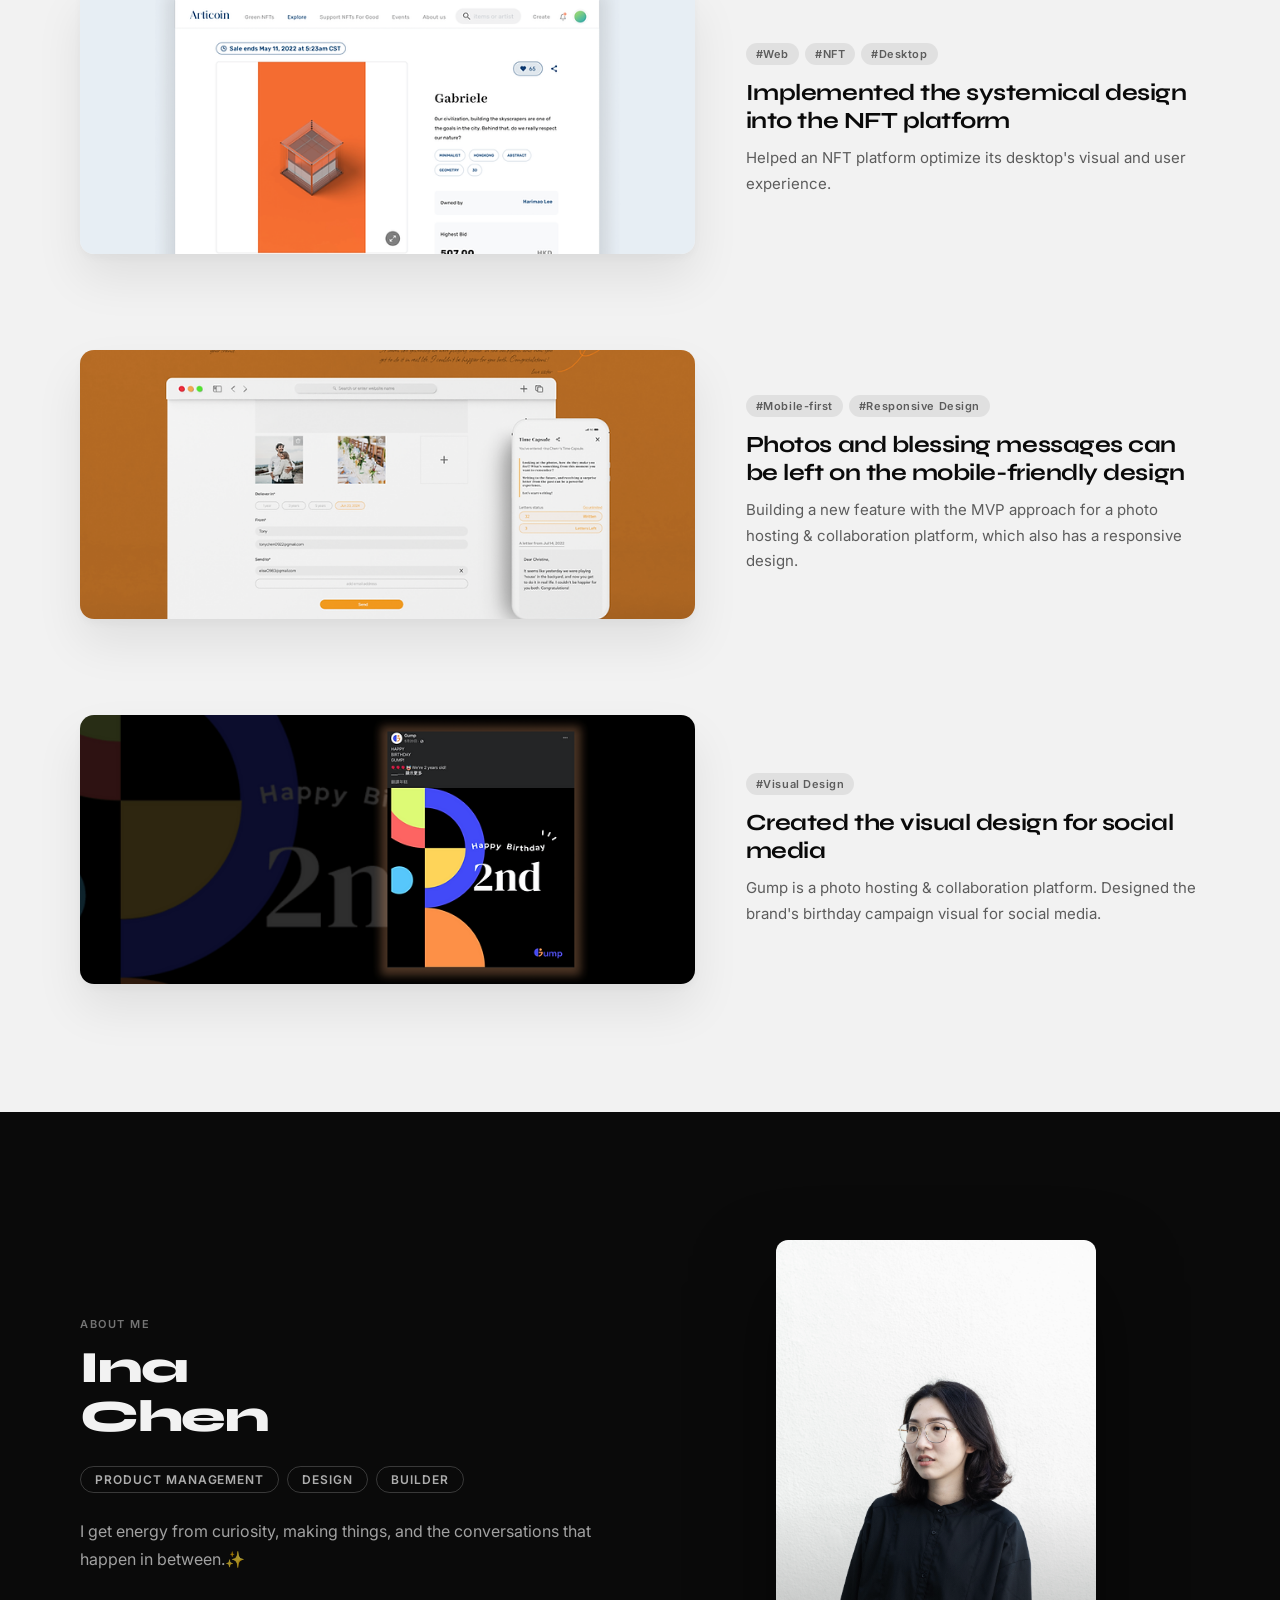
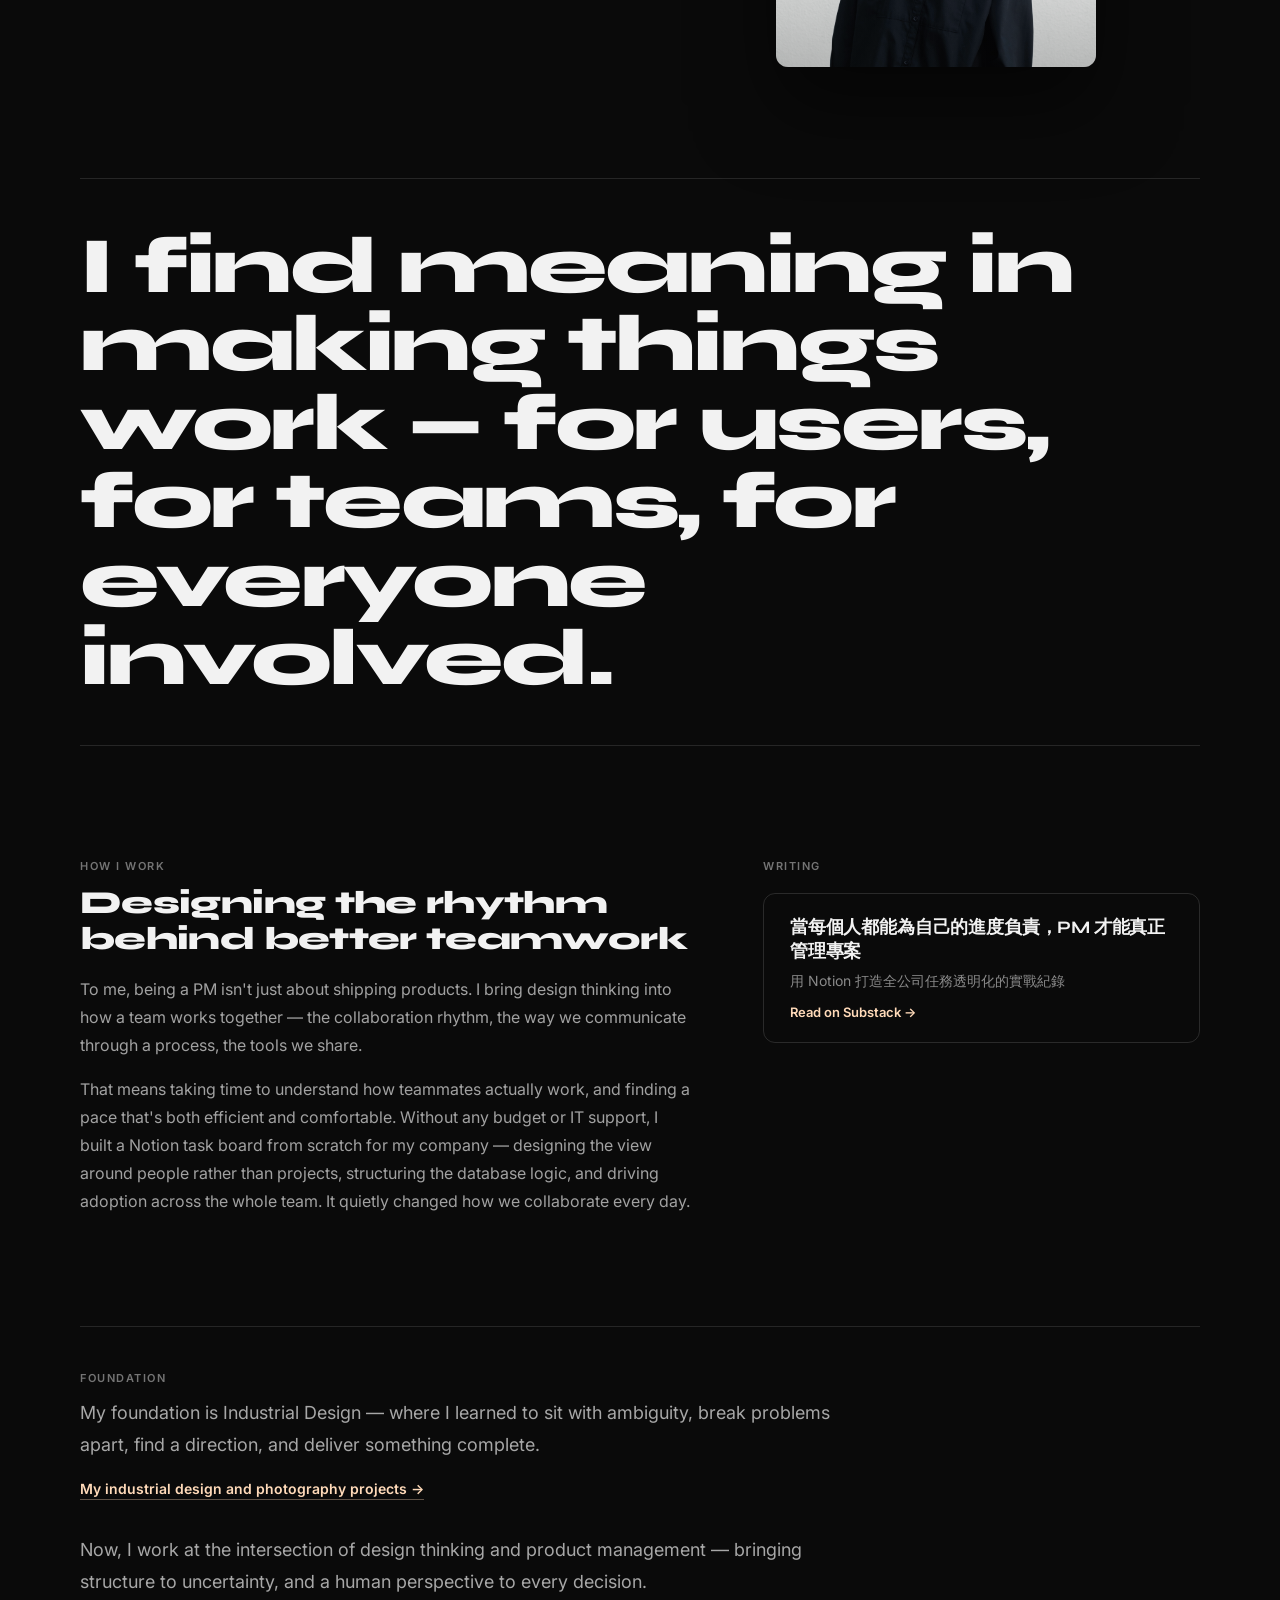
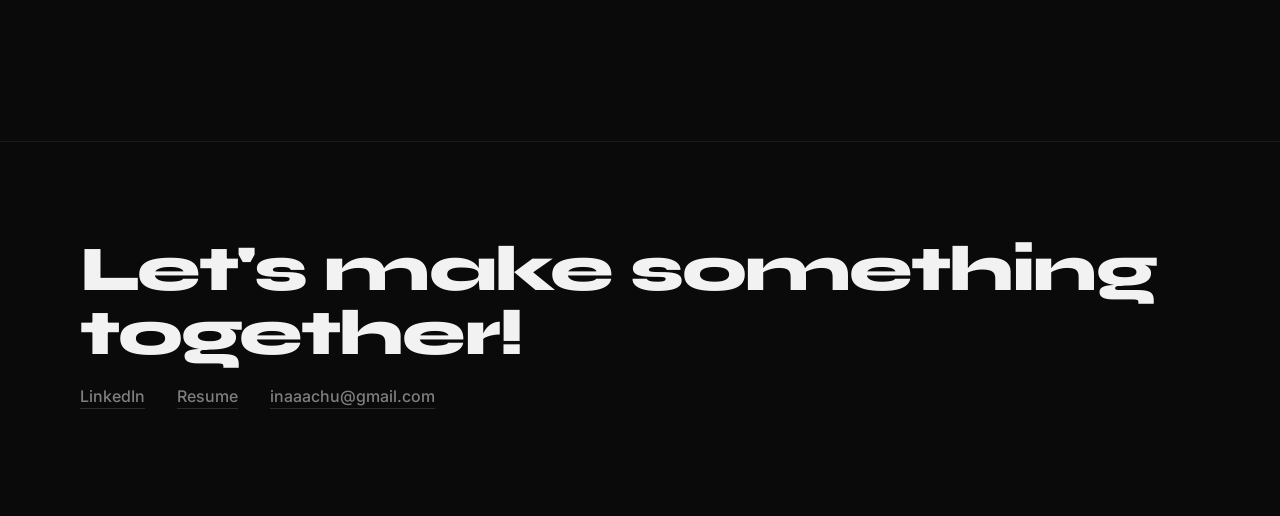
==== commit 151859a8: "修改highlight" ====
--- a/index.html
+++ b/index.html
@@ -3,12 +3,22 @@
 <head>
   <meta charset="utf-8" />
   <meta name="viewport" content="width=device-width, initial-scale=1" />
+  <meta name="description" content="A digital product manager and builder with three years of experience shipping digital products" />
   <title>Ina Chen — Portfolio</title>
   <link rel="preconnect" href="https://fonts.googleapis.com" />
   <link rel="preconnect" href="https://fonts.gstatic.com" crossorigin />
   <link href="https://fonts.googleapis.com/css2?family=Allura&family=Syne:wght@700;800&family=Inter:wght@400;500;600&display=swap" rel="stylesheet" />
   <link rel="stylesheet" href="style.css" />
 </head>
+<!-- Google tag (gtag.js) -->
+<script async src="https://www.googletagmanager.com/gtag/js?id=G-12NW9RCPRS"></script>
+<script>
+  window.dataLayer = window.dataLayer || [];
+  function gtag(){dataLayer.push(arguments);}
+  gtag('js', new Date());
+
+  gtag('config', 'G-12NW9RCPRS');
+</script>
 <body>
 
   <!-- ── NAV ── -->
@@ -38,15 +48,10 @@
       </a>
       <h1 class="hero-title">
         <span class="hero-title-line reveal" style="--d:220ms">Come Take A Sit</span>
-      </h2>
+      </h1>
       <p class="hero-tagline reveal" style="--d:260ms">
         things are about to make sense.
       </p>
-      <!-- ── 
-      <p class="hero-sub reveal" style="--d:460ms">
-        Ina Chen is a builder who backed by 3+ years shipping digital products, from AI-powered apps to enterprise platforms.
-      </p>
-      ── -->
     </div>
 
      <!-- Bottom-left: Previously at -->
@@ -66,28 +71,66 @@
   </header>
 
 
-  <section class="work-section" aria-labelledby="work-heading">
-    <div class="impact-panel" aria-labelledby="impact-heading">
-      <div class="impact-copy reveal" style="--d:0ms">
-        <p class="impact-kicker">Impact snapshot</p>
-        <h2 id="impact-heading" class="impact-heading">Ina Chen is a builder who backed by 3+ years shipping digital products</h2>
-      </div>
-      <div class="impact-grid" aria-label="Experience highlights">
-        <article class="impact-card reveal" style="--d:80ms">
-          <p class="impact-number">15+</p>
-          <h3>Website &amp; app projects shipped</h3>
-          <p>Led teams from client proposals and UX planning through development QC, SIT, and UAT. From AI-powered apps to enterprise platforms.</p>
-        </article>
-        <article class="impact-card reveal" style="--d:160ms">
-          <p class="impact-number">36+</p>
-          <h3>User interviews &amp; tests</h3>
-          <p>Turned qualitative insights into clearer flows, product priorities, and concrete experience improvements.</p>
-        </article>
-        <article class="impact-card reveal" style="--d:240ms">
-          <p class="impact-number">90%</p>
-          <h3>Created an agile culture</h3>
-          <p>Improved the efficiency of work update meetings by 90%. Implemented Notion and Google Workspace systems that enhanced transparency among teams regarding project resources.</p>
-        </article>
+  <section class="work-section" aria-label="Work and portfolio highlights">
+    <div class="impact-panel" aria-label="Portfolio highlights">
+      <article class="impact-trust reveal" style="--d:0ms">
+        <p class="impact-label">Why Ina?</p>
+        <p class="impact-trust-text">
+          Trusted by enterprise clients to lead research and product direction — a fintech client re-engaged <mark class="impact-highlight">Ina</mark> for 3 separate research projects within a year.
+        </p>
+      </article>
+
+      <div class="impact-block">
+        <p class="impact-label reveal" style="--d:80ms">case highlights</p>
+        <div class="impact-grid" aria-label="Case highlights">
+          <article class="impact-card reveal" style="--d:120ms">
+            <div class="impact-icon" aria-hidden="true">
+              <svg width="22" height="22" viewBox="0 0 24 24" fill="none">
+                <path d="M4 10.5h16M6 10.5v7M10 10.5v7M14 10.5v7M18 10.5v7M4.75 18.5h14.5M3.75 21h16.5M12 3.5l8 4H4l8-4Z" stroke="currentColor" stroke-width="1.5" stroke-linecap="round" stroke-linejoin="round"/>
+              </svg>
+            </div>
+            <h3>Investment-linked insurance platform</h3>
+            <p>Led 0-to-1 build from prototype through 6 usability interviews to successful 2025 launch.</p>
+            <span class="impact-role">Product lead, 0-to-1</span>
+          </article>
+          <article class="impact-card reveal" style="--d:180ms">
+            <div class="impact-icon" aria-hidden="true">
+              <svg width="22" height="22" viewBox="0 0 24 24" fill="none">
+                <path d="M12 3.5l1.5 5 5 1.5-5 1.5-1.5 5-1.5-5-5-1.5 5-1.5 1.5-5ZM18 15.5l.75 2.5 2.5.75-2.5.75L18 22l-.75-2.5-2.5-.75 2.5-.75.75-2.5ZM5.5 14l.55 1.85 1.85.55-1.85.55L5.5 18.8l-.55-1.85-1.85-.55 1.85-.55L5.5 14Z" stroke="currentColor" stroke-width="1.5" stroke-linecap="round" stroke-linejoin="round"/>
+              </svg>
+            </div>
+            <h3>Generative AI app</h3>
+            <p>Defined goals, scope, and IAP model from 0-to-1; shipped to Google Play in Dec 2025.</p>
+            <span class="impact-role">Product lead, 0-to-1</span>
+          </article>
+          <article class="impact-card reveal" style="--d:240ms">
+            <div class="impact-icon" aria-hidden="true">
+              <svg width="22" height="22" viewBox="0 0 24 24" fill="none">
+                <path d="M8.5 11.5a3 3 0 1 0 0-6 3 3 0 0 0 0 6ZM15.5 12a2.5 2.5 0 1 0 0-5 2.5 2.5 0 0 0 0 5ZM3.5 20v-1.2c0-2.65 2.24-4.8 5-4.8s5 2.15 5 4.8V20M13 14.2c.72-.45 1.58-.7 2.5-.7 2.65 0 4.8 2.02 4.8 4.5V20" stroke="currentColor" stroke-width="1.5" stroke-linecap="round" stroke-linejoin="round"/>
+              </svg>
+            </div>
+            <h3>Multi-stakeholder alignment</h3>
+            <p>Aligned 6 client stakeholders, 3 backend vendors, and 2 outsourced engineers on scope and acceptance criteria.</p>
+            <span class="impact-role">Delivery lead</span>
+          </article>
+        </div>
+      </div>
+
+      <div class="impact-block impact-coverage reveal" style="--d:280ms">
+        <p class="impact-label">role coverage</p>
+        <div class="coverage-bar" aria-hidden="true">
+          <span></span>
+          <span></span>
+          <span></span>
+          <span></span>
+        </div>
+        <ol class="coverage-labels" aria-label="Role coverage stages">
+          <li>Business proposal</li>
+          <li>Requirement definition</li>
+          <li>Design coordination</li>
+          <li>Delivery / SIT / UAT</li>
+        </ol>
+        <p class="coverage-summary">Covers the full span on most projects — not handed off mid-stream.</p>
       </div>
     </div>
     
@@ -286,7 +329,6 @@
             <span class="substack-card-desc">用 Notion 打造全公司任務透明化的實戰紀錄</span>
             <span class="substack-card-cta">Read on Substack →</span>
           </a>
-        </div>
       </aside>
     </div>
 
--- a/style.css
+++ b/style.css
@@ -3,6 +3,13 @@
   --bg-page: #f2f2f2;
   --text: #0a0a0a;
   --text-muted: #5c5c5c;
+  --surface: #ffffff;
+  --line-subtle: rgba(10, 10, 10, 0.08);
+  --accent-soft: #e1f4f6;
+  --accent-mid: #b0e0e6;
+  --accent-strong: #175c66;
+  --accent-border: rgba(176, 224, 230, 0.7);
+  --accent-wash: rgba(225, 244, 246, 0.58);
 
   --hero-gradient-start: #b0e0e6;
   --hero-gradient-mid: #ded6cc;
@@ -293,38 +300,79 @@
   margin: 0 auto clamp(64px, 10vw, 104px);
 }
 
-.impact-copy {
+@media (prefers-color-scheme: dark) {
+  .impact-panel {
+    --surface: rgba(255, 255, 255, 0.72);
+    --line-subtle: rgba(10, 10, 10, 0.07);
+    --accent-soft: rgba(176, 224, 230, 0.42);
+    --accent-strong: #135865;
+    --accent-border: rgba(10, 10, 10, 0.06);
+    --accent-wash: rgba(255, 255, 255, 0.5);
+  }
+}
+
+.impact-label {
+  margin: 0;
+  font-size: 11px;
+  font-weight: 600;
+  letter-spacing: 0.14em;
+  text-transform: uppercase;
+  color: var(--text-muted);
+}
+
+.impact-trust {
   display: grid;
   grid-template-columns: 1fr;
-  gap: 12px;
-  margin-bottom: clamp(22px, 4vw, 32px);
+  gap: clamp(12px, 2vw, 18px);
+  padding: clamp(24px, 4vw, 34px);
+  border: 1px solid var(--line-subtle);
+  border-radius: var(--card-radius);
+  background:
+    linear-gradient(145deg, rgba(255,255,255,0.86), rgba(255,255,255,0.58)),
+    var(--bg-page);
+  box-shadow:
+    0 18px 36px rgba(18,18,18,0.045),
+    0 3px 10px rgba(18,18,18,0.025);
 }
 
 @media (min-width: 800px) {
-  .impact-copy {
-    grid-template-columns: minmax(160px, 0.34fr) minmax(0, 0.66fr);
-    align-items: end;
-    gap: clamp(28px, 5vw, 56px);
-  }
-}
-
-.impact-kicker {
-  margin: 0;
-  font-size: 11px;
-  font-weight: 600;
-  letter-spacing: 0.14em;
-  text-transform: uppercase;
-  color: var(--text-muted);
-}
-
-.impact-heading {
-  margin: 0;
-  font-family: "Syne", sans-serif;
-  font-weight: 700;
-  font-size: clamp(1.45rem, 4vw, 2.55rem);
-  line-height: 1.08;
-  letter-spacing: -0.03em;
-  max-width: 16ch;
+  .impact-trust {
+    grid-template-columns: minmax(140px, 0.25fr) minmax(0, 0.75fr);
+    align-items: start;
+  }
+}
+
+.impact-trust-text {
+  margin: 0;
+  max-width: 62ch;
+  font-family: "Syne", sans-serif;
+  font-size: clamp(1.3rem, 3.4vw, 2.18rem);
+  font-weight: 400;
+  line-height: 1.12;
+  letter-spacing: -0.025em;
+  color: var(--text);
+}
+
+.impact-trust .impact-label {
+  padding-top: 0.2em;
+}
+
+.impact-highlight {
+  display: inline-block;
+  padding: 0 0.12em 0.04em;
+  border-radius: 4px 8px 5px 7px;
+  background: var(--accent-soft);
+  color: var(--accent-strong);
+  font-weight: 500;
+  transform: rotate(-0.6deg);
+}
+
+.impact-block {
+  margin-top: clamp(28px, 5vw, 44px);
+}
+
+.impact-block > .impact-label {
+  margin-bottom: 14px;
 }
 
 .impact-grid {
@@ -341,40 +389,123 @@
 
 .impact-card {
   min-height: 100%;
-  padding: clamp(22px, 4vw, 30px);
+  display: flex;
+  flex-direction: column;
+  align-items: flex-start;
+  gap: 13px;
+  padding: clamp(20px, 3.4vw, 26px);
   border-radius: var(--card-radius);
   background:
-    linear-gradient(145deg, rgba(255,255,255,0.88), rgba(255,255,255,0.54)),
+    linear-gradient(145deg, rgba(255,255,255,0.82), rgba(255,255,255,0.54)),
     var(--bg-page);
-  border: 1px solid rgba(10, 10, 10, 0.07);
+  border: 1px solid var(--line-subtle);
   box-shadow:
-    0 20px 42px rgba(18,18,18,0.06),
-    0 4px 12px rgba(18,18,18,0.035);
-}
-
-.impact-number {
-  margin: 0 0 clamp(28px, 6vw, 44px);
-  font-family: "Syne", sans-serif;
-  font-weight: 800;
-  font-size: clamp(2.4rem, 8vw, 4.65rem);
-  line-height: 0.9;
-  letter-spacing: -0.03em;
+    0 16px 34px rgba(18,18,18,0.045),
+    0 3px 10px rgba(18,18,18,0.025);
+}
+
+.impact-icon {
+  display: inline-flex;
+  align-items: center;
+  justify-content: center;
+  width: 34px;
+  height: 34px;
+  border: 1px solid var(--accent-border);
+  border-radius: 999px;
+  color: rgba(10, 10, 10, 0.72);
+  background: var(--accent-wash);
+}
+
+.impact-icon svg {
+  width: 20px;
+  height: 20px;
 }
 
 .impact-card h3 {
-  margin: 0 0 10px;
+  margin: 0;
   font-family: "Syne", sans-serif;
   font-weight: 700;
-  font-size: clamp(1rem, 2.5vw, 1.24rem);
+  font-size: clamp(1rem, 2.2vw, 1.15rem);
+  line-height: 1.22;
+  letter-spacing: -0.02em;
+}
+
+.impact-card p {
+  margin: 0;
+  font-size: clamp(13px, 2.1vw, 14px);
+  font-weight: 400;
+  line-height: 1.7;
+  color: var(--text-muted);
+}
+
+.impact-role {
+  display: inline-flex;
+  align-items: center;
+  margin-top: auto;
+  padding: 4px 10px;
+  border-radius: 999px;
+  background: rgba(10, 10, 10, 0.07);
+  color: var(--text-muted);
+  font-size: 11px;
+  font-weight: 600;
+  letter-spacing: 0.05em;
   line-height: 1.2;
-  letter-spacing: -0.02em;
-}
-
-.impact-card p:last-child {
-  margin: 0;
-  font-size: clamp(13px, 2.4vw, 14px);
+}
+
+.impact-coverage {
+  padding: clamp(22px, 4vw, 30px) 0 0;
+  border-top: 1px solid rgba(10, 10, 10, 0.08);
+}
+
+.coverage-bar {
+  display: grid;
+  grid-template-columns: repeat(4, minmax(0, 1fr));
+  gap: 2px;
+  margin-top: 16px;
+  overflow: hidden;
+  border-radius: 999px;
+}
+
+.coverage-bar span {
+  display: block;
+  height: 10px;
+  background: var(--hero-gradient-start);
+}
+
+.coverage-bar span:nth-child(1) { background: rgba(176, 224, 230, 0.48); }
+.coverage-bar span:nth-child(2) { background: rgba(176, 224, 230, 0.64); }
+.coverage-bar span:nth-child(3) { background: rgba(240, 207, 168, 0.72); }
+.coverage-bar span:nth-child(4) { background: rgba(255, 218, 185, 0.92); }
+
+.coverage-labels {
+  list-style: none;
+  padding: 0;
+  margin: 12px 0 0;
+  display: grid;
+  grid-template-columns: repeat(4, minmax(0, 1fr));
+  gap: 10px;
+}
+
+.coverage-labels li {
+  font-size: 12px;
+  font-weight: 500;
+  line-height: 1.35;
+  color: var(--text-muted);
+}
+
+.coverage-summary {
+  margin: 18px 0 0;
+  font-size: clamp(13px, 2.1vw, 14px);
+  font-weight: 400;
   line-height: 1.7;
-  color: var(--text-muted);
+  color: var(--text);
+}
+
+@media (max-width: 679px) {
+  .coverage-labels {
+    grid-template-columns: repeat(2, minmax(0, 1fr));
+    row-gap: 8px;
+  }
 }
 
 .work-header {
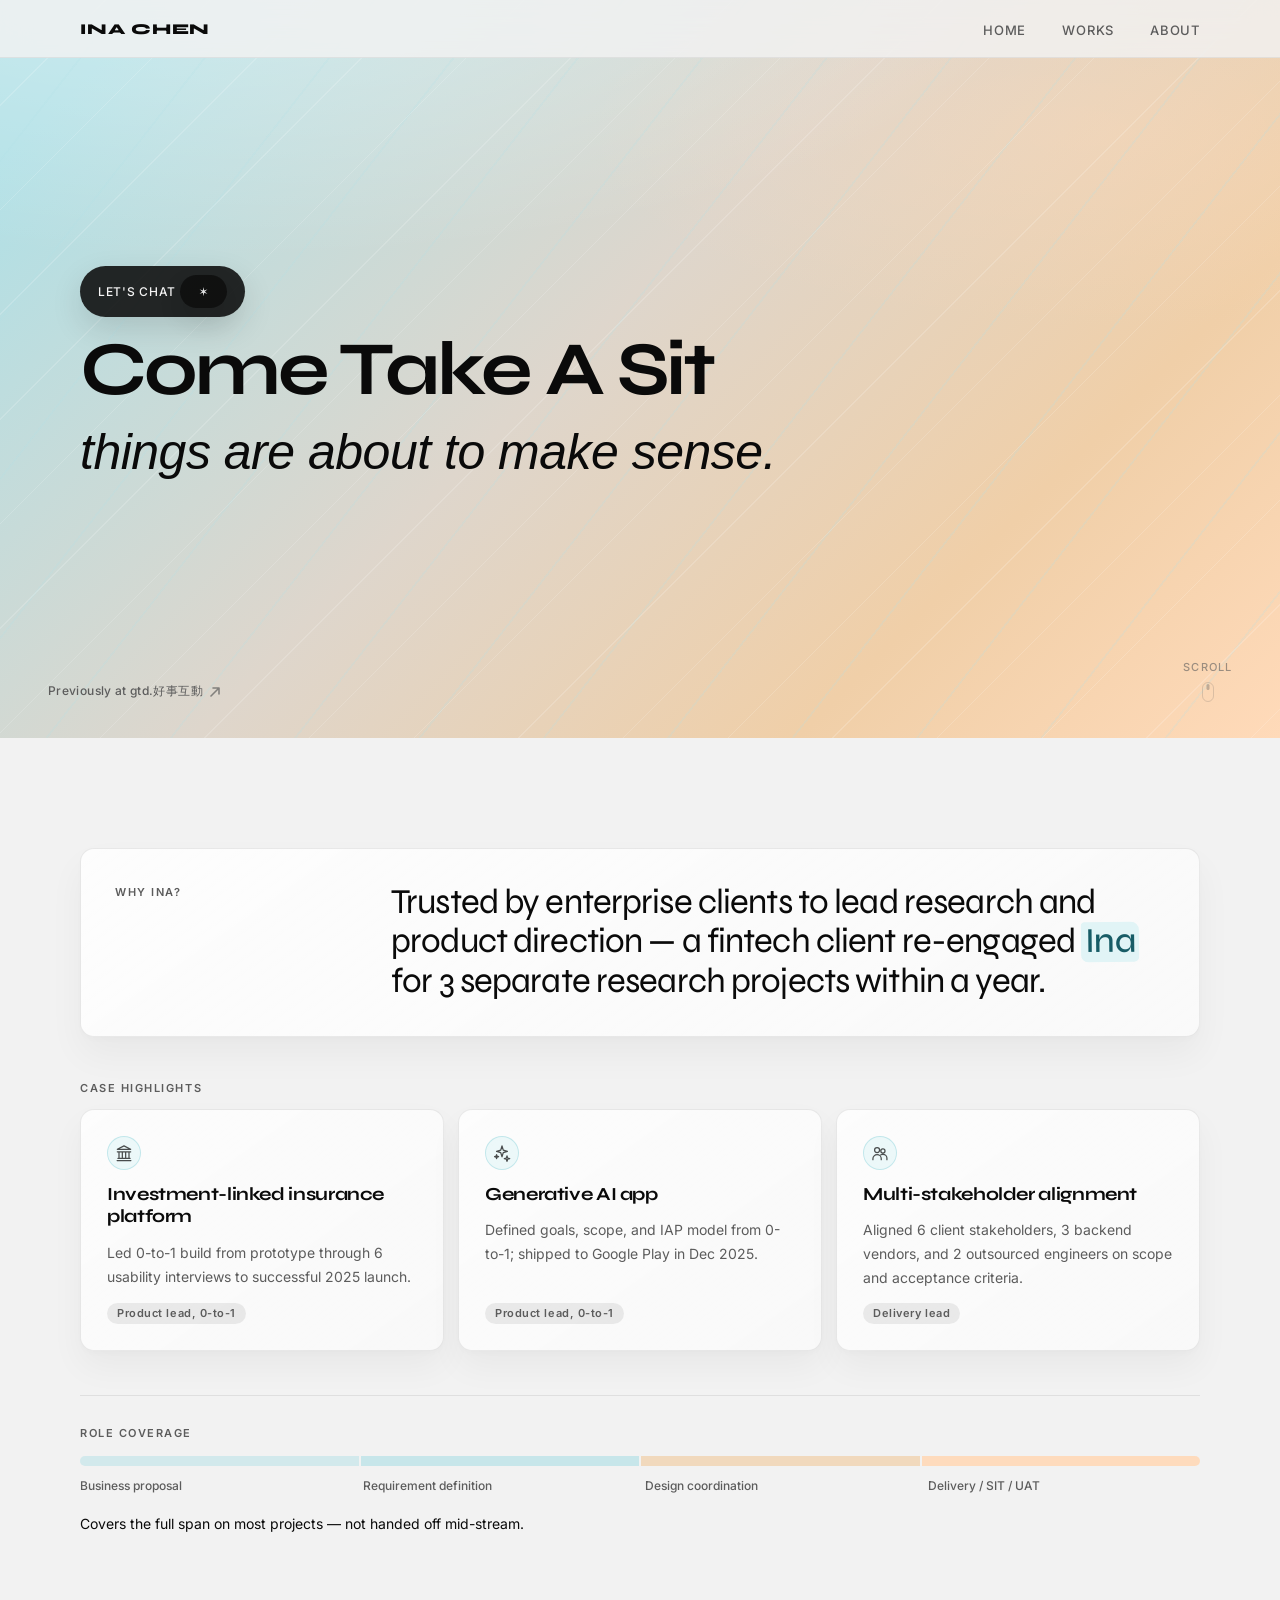
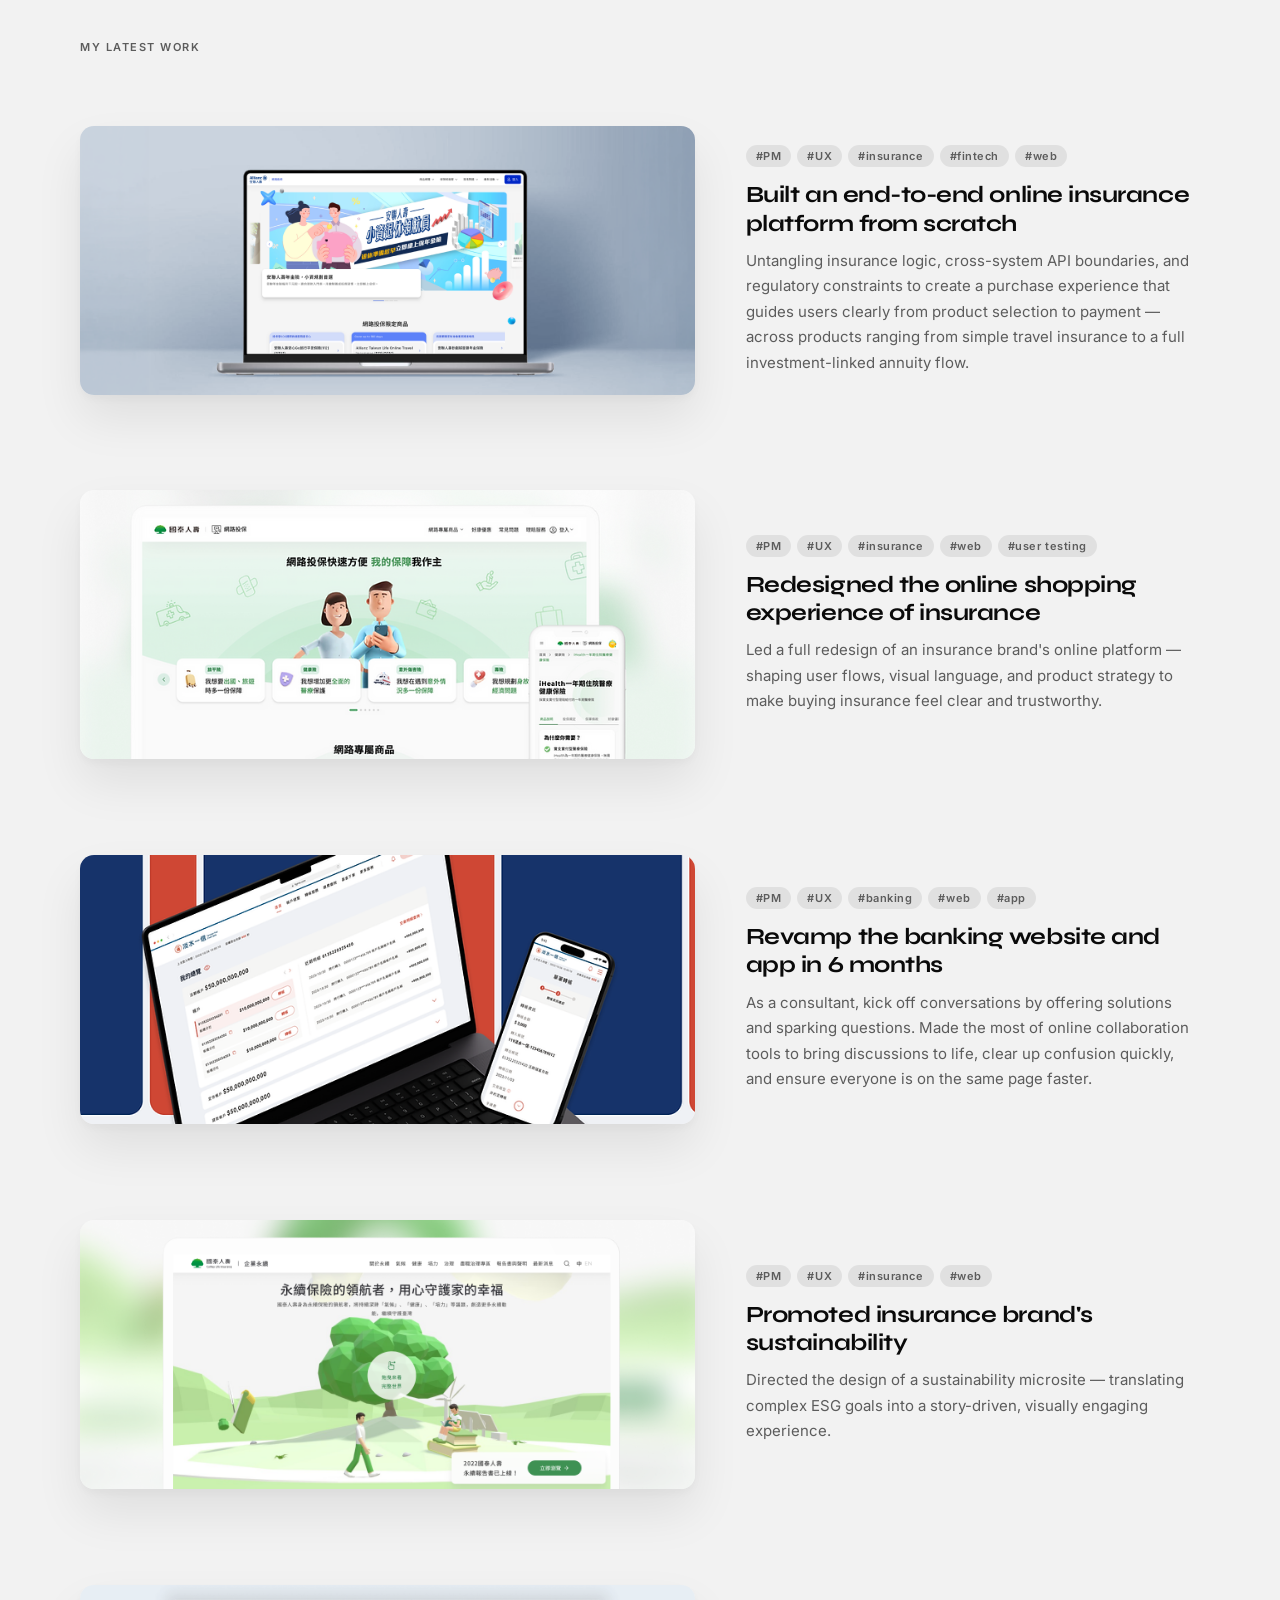
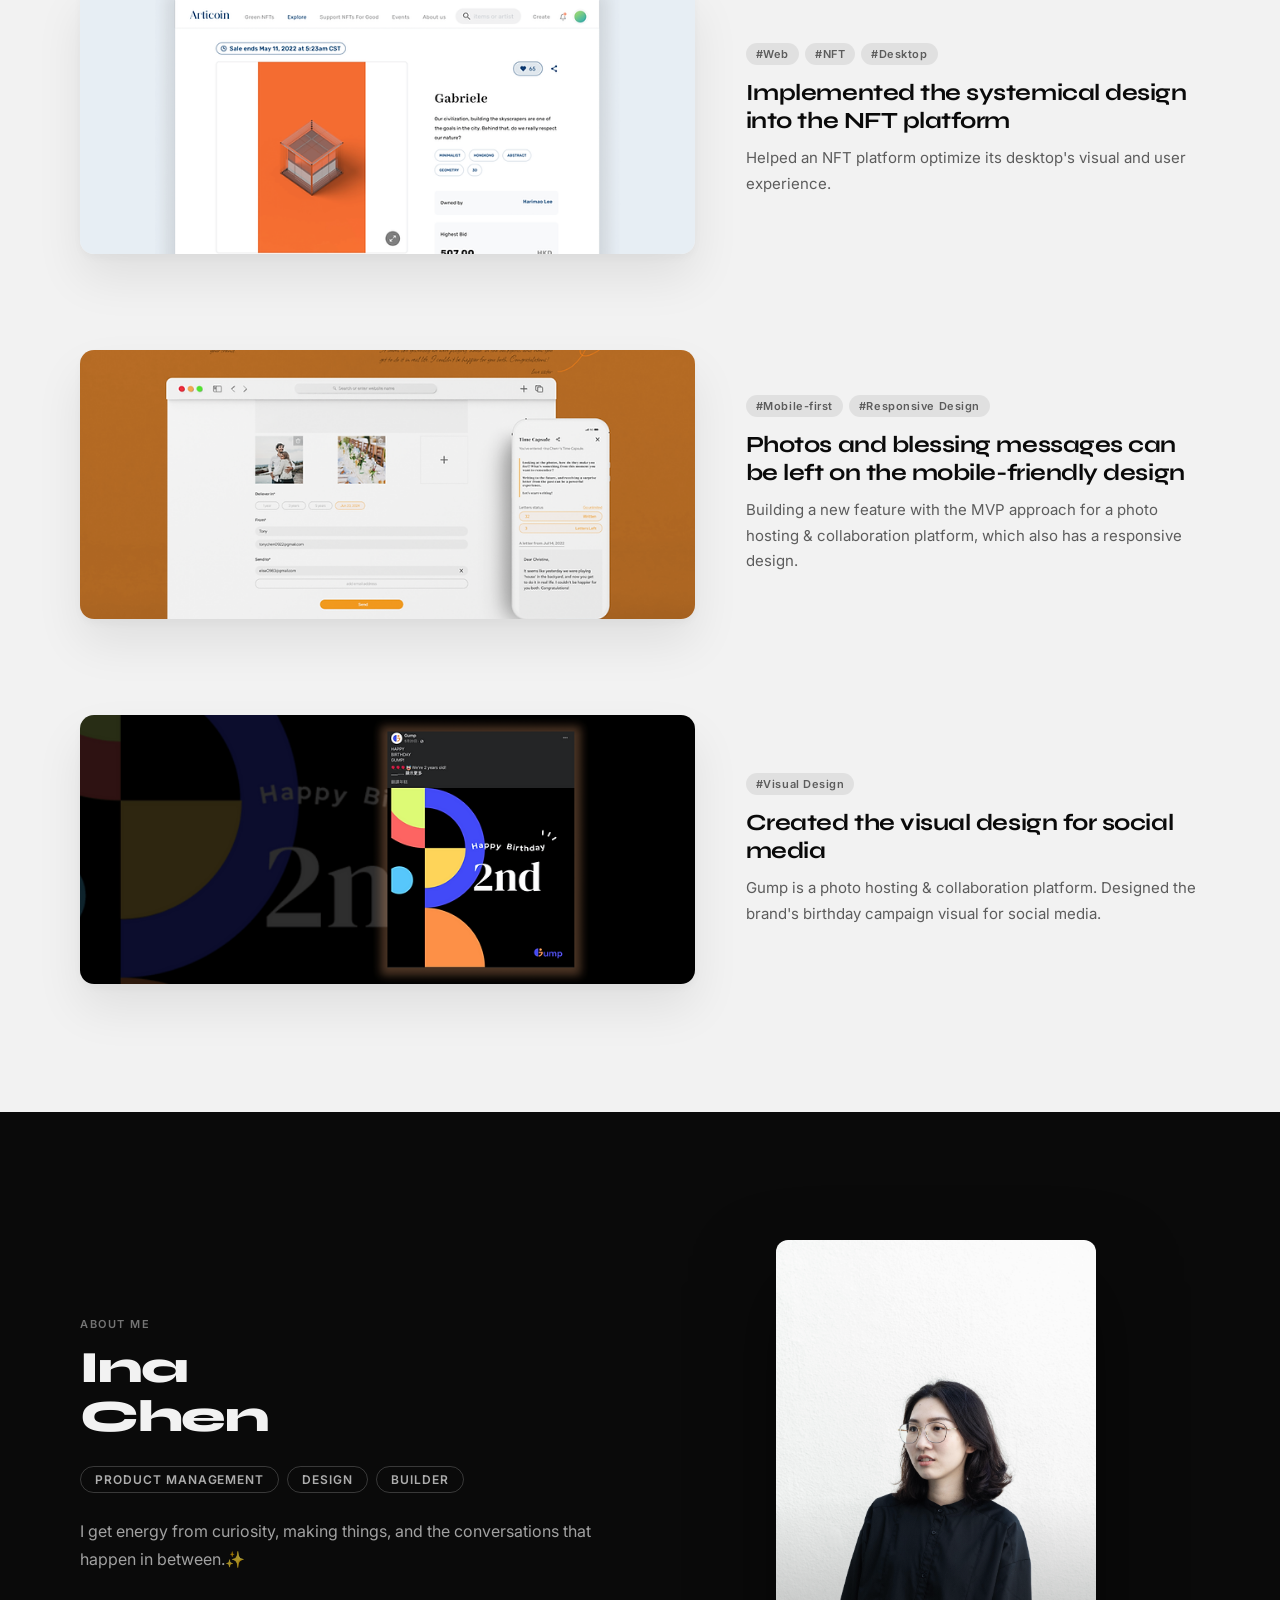
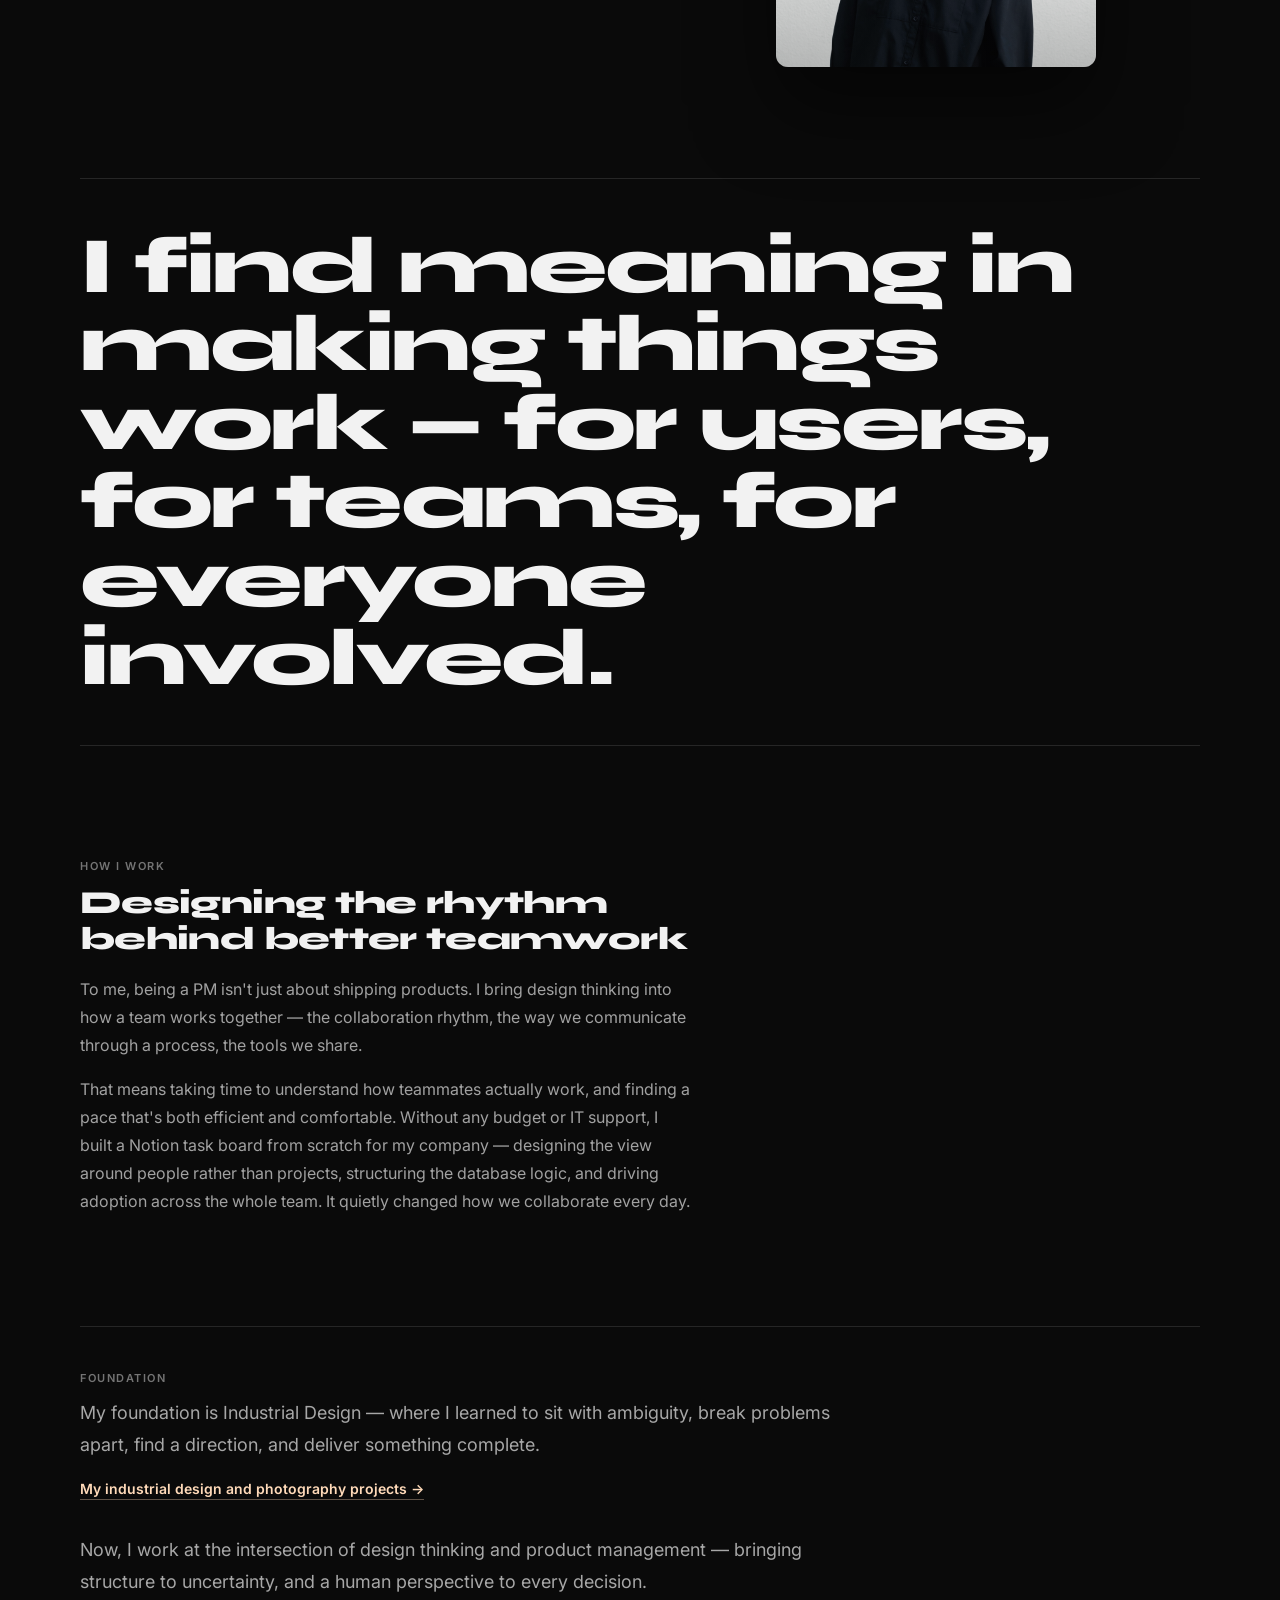
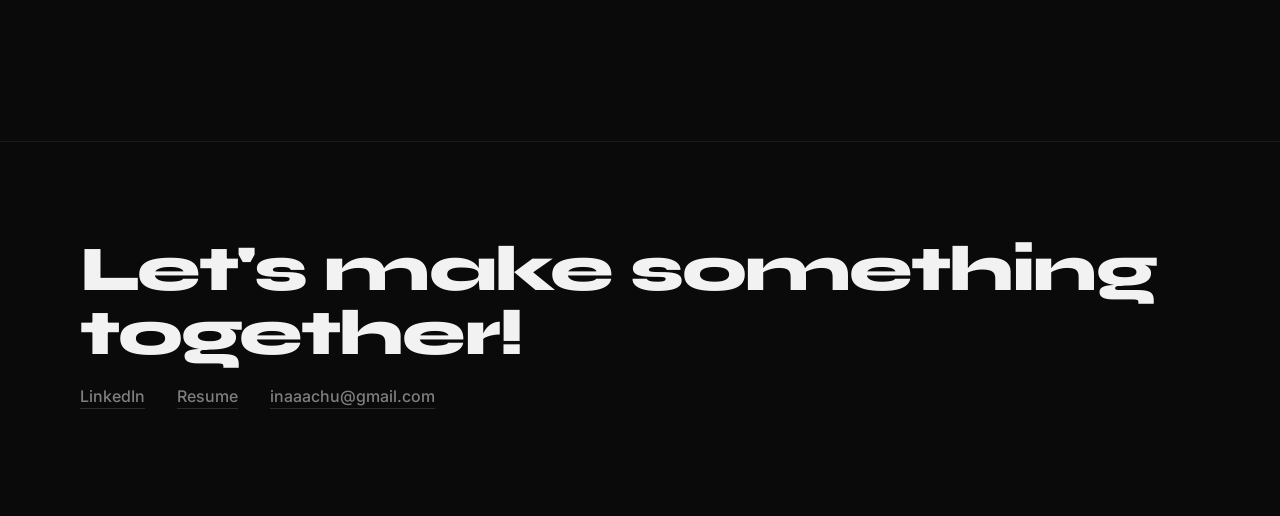
==== commit d3220e67: "改履歷連結" ====
--- a/index.html
+++ b/index.html
@@ -352,7 +352,7 @@
       <p class="footer-cta reveal" style="--d:0ms">Let&apos;s make something together!</p>
       <div class="footer-links reveal" style="--d:120ms">
         <a href="https://www.linkedin.com/in/chuchenina/" target="_blank" rel="noopener">LinkedIn</a>
-        <a href="https://inaaac.github.io/resume/" target="_blank" rel="noopener">Resume</a>
+        <a href="https://drive.google.com/drive/folders/17kD5E11yxk8TFAXld4kQKPXFn6U5ce-C?usp=drive_link" target="_blank" rel="noopener">Resume</a>
         <a href="mailto:inaaachu@gmail.com">inaaachu@gmail.com</a>
         
       </div>
